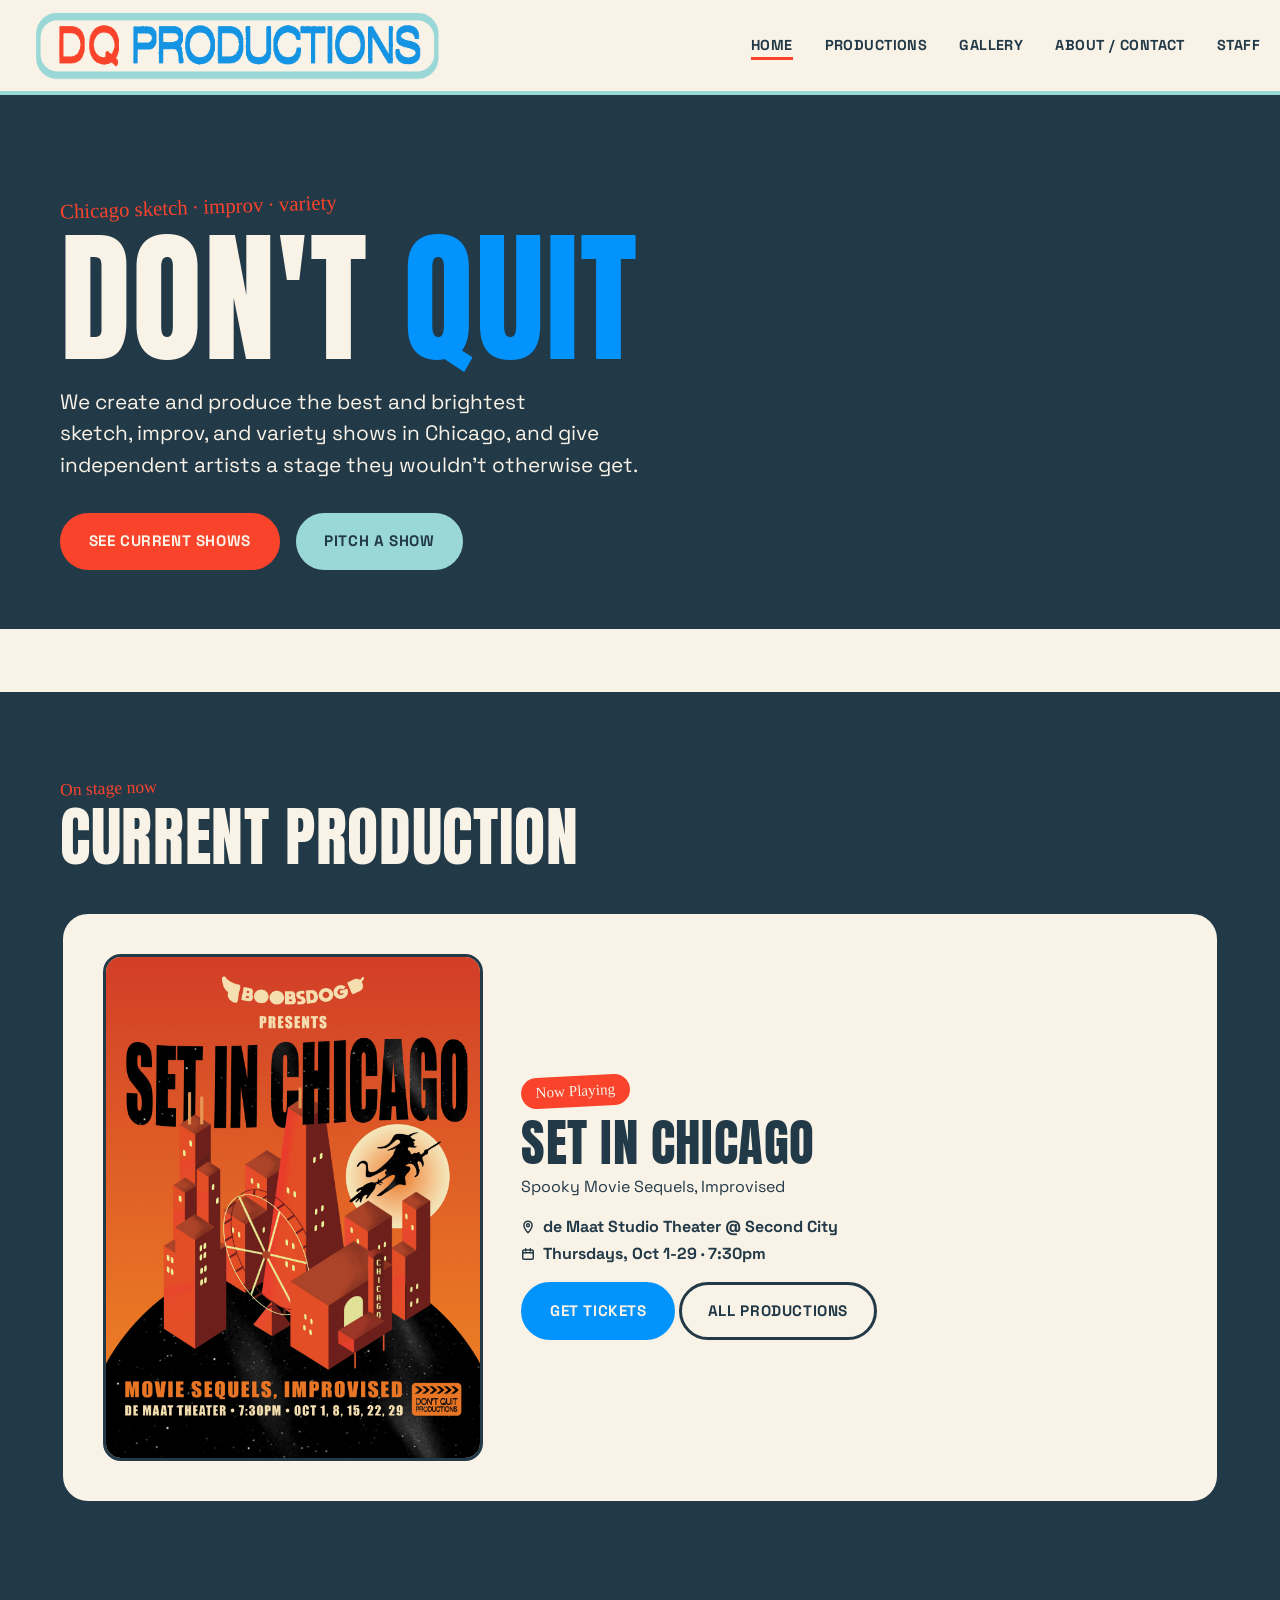
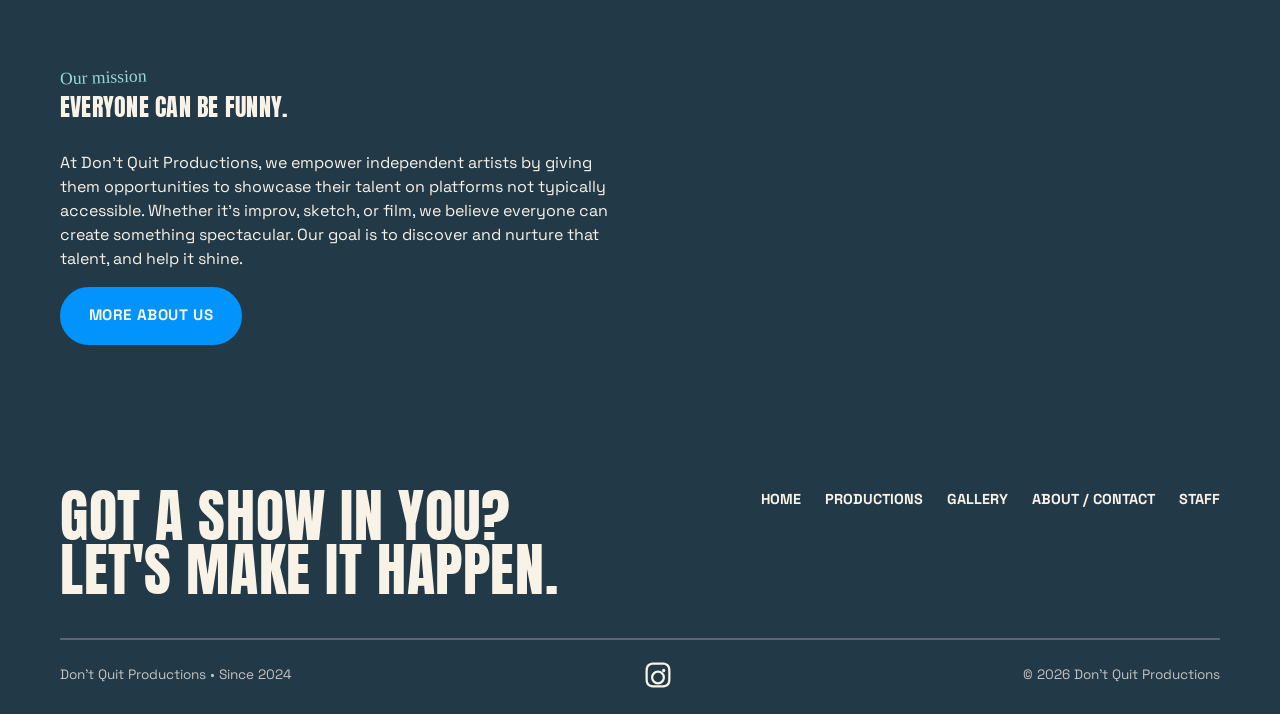
==== index.html @ 83c57d06 "Add mission stat tiles (CMS-editable) with real DQP track record" ====
<!doctype html>
<html lang="en">
<head>
<meta charset="UTF-8">
<meta name="viewport" content="width=device-width, initial-scale=1.0">
<title>Don't Quit Productions | Chicago Sketch, Improv &amp; Variety</title>
<meta name="description" content="Don't Quit Productions creates and produces sketch, improv, and variety shows in Chicago, giving independent artists a stage they wouldn't otherwise get.">
<link rel="icon" href="/assets/img/dqp-mark.png">
<link rel="preconnect" href="https://fonts.googleapis.com">
<link rel="preconnect" href="https://fonts.gstatic.com" crossorigin>
<link href="https://fonts.googleapis.com/css2?family=Anton&family=Space+Grotesk:wght@400;500;700&family=Permanent+Marker&display=swap" rel="stylesheet">
<link rel="stylesheet" href="/css/style.css">
</head>
<body>

<header class="site-header">
  <div class="wrap nav">
    <a href="/" class="nav__logo"><img src="/assets/img/dqp-lockup-horizontal-cropped.png" alt="Don't Quit Productions"></a>
    <button class="nav__toggle" aria-label="Toggle menu"><span></span><span></span><span></span></button>
    <ul class="nav__links">
      <li><a href="/" class="is-active">Home</a></li>
      <li><a href="/productions.html">Productions</a></li>
      <li><a href="/gallery.html">Gallery</a></li>
      <li><a href="/about.html">About / Contact</a></li>
      <li><a href="/staff.html">Staff</a></li>
    </ul>
  </div>
</header>

<section class="hero">
  <div class="wrap">
    <span class="hero__eyebrow" id="hero-eyebrow">Chicago sketch · improv · variety</span>
    <h1 id="hero-title">Don't <span>Quit</span></h1>
    <p class="hero__sub" id="hero-sub">
      We create and produce the best and brightest sketch, improv, and variety shows in Chicago,
      and give independent artists a stage they wouldn't otherwise get.
    </p>
    <div class="hero__ctas">
      <a href="/productions.html" class="btn btn-red">See Current Shows</a>
      <a href="/about.html" class="btn btn-mint">Pitch a Show</a>
    </div>
  </div>
</section>

<div class="marquee">
  <div class="marquee__track" id="marquee-track">Loading shows <span>&bull;</span></div>
</div>

<section>
  <div class="wrap">
    <div class="section-head">
      <div>
        <span class="eyebrow">On stage now</span>
        <h2>Current Production</h2>
      </div>
    </div>
    <div class="spotlight" id="spotlight">
      <div class="spotlight__poster"></div>
      <div><p>Loading current show…</p></div>
    </div>
  </div>
</section>

<section class="section--navy">
  <div class="wrap mission">
    <div>
      <span class="eyebrow" id="mission-eyebrow">Our mission</span>
      <h2 id="mission-title">Everyone can be funny.</h2>
      <p class="mt-2" id="mission-body">
        At Don't Quit Productions, we empower independent artists by giving them opportunities to
        showcase their talent on platforms not typically accessible.
      </p>
      <a href="/about.html" class="btn btn-blue">More About Us</a>
    </div>
    <div class="mission__stats" id="mission-stats"></div>
  </div>
</section>

<footer class="site-footer">
  <div class="wrap">
    <div class="footer-top">
      <h2>Got a show in you? Let's make it happen.</h2>
      <ul class="footer-links">
        <li><a href="/">Home</a></li>
        <li><a href="/productions.html">Productions</a></li>
        <li><a href="/gallery.html">Gallery</a></li>
        <li><a href="/about.html">About / Contact</a></li>
        <li><a href="/staff.html">Staff</a></li>
      </ul>
    </div>
    <div class="footer-bottom">
      <span>Don't Quit Productions • Since 2024</span>
      <div class="footer-links" id="social-links"></div>
      <span>&copy; <span id="footer-year"></span> Don't Quit Productions</span>
    </div>
  </div>
</footer>

<script src="/js/main.js"></script>
<script src="/js/home.js"></script>
<script src="https://identity.netlify.com/v1/netlify-identity-widget.js"></script>
<script>
  if (window.netlifyIdentity) {
    window.netlifyIdentity.on("init", user => {
      if (!user) {
        window.netlifyIdentity.on("login", () => { document.location.href = "/admin/"; });
      }
    });
  }
</script>
</body>
</html>
---- css/style.css ----
/* ===========================================================
   Don't Quit Productions: design tokens
=========================================================== */
@font-face {
  font-family: 'Offset';
  src: url('/assets/fonts/OffsetTM.woff2') format('woff2'),
       url('/assets/fonts/OffsetTM.woff') format('woff');
  font-weight: 400;
  font-style: normal;
  font-display: swap;
}

:root {
  --cream: #f9f2e6;
  --red: #f9432b;
  --blue: #0393fd;
  --mint: #9ad8d8;
  --skyblue: #9bcbe4;
  --navy: #223948;

  --font-display: 'Anton', sans-serif;
  --font-body: 'Space Grotesk', sans-serif;
  --font-marker: 'Permanent Marker', cursive;

  --container: 1240px;
  --gap: clamp(1.25rem, 3vw, 2.5rem);
}

* { box-sizing: border-box; }
html { scroll-behavior: smooth; }

body {
  margin: 0;
  background: var(--navy);
  color: var(--cream);
  font-family: var(--font-body);
  font-size: 1rem;
  line-height: 1.5;
  -webkit-font-smoothing: antialiased;
}

img { max-width: 100%; display: block; }

a { color: inherit; text-decoration: none; }

.wrap {
  max-width: var(--container);
  margin: 0 auto;
  padding: 0 clamp(1.25rem, 4vw, 2.5rem);
}

h1, h2, h3 {
  font-family: var(--font-display);
  font-weight: 400;
  line-height: 0.95;
  margin: 0;
  text-transform: uppercase;
  letter-spacing: 0.01em;
}

p { margin: 0 0 1rem; }

.tag {
  font-family: var(--font-marker);
  display: inline-block;
  transform: rotate(-3deg);
}

/* ---------- buttons ---------- */
.btn {
  display: inline-flex;
  align-items: center;
  gap: 0.5rem;
  font-family: var(--font-body);
  font-weight: 700;
  font-size: 0.95rem;
  text-transform: uppercase;
  letter-spacing: 0.04em;
  padding: 0.9rem 1.6rem;
  border-radius: 999px;
  border: 3px solid var(--navy);
  background: var(--navy);
  color: var(--cream);
  cursor: pointer;
  transition: transform 0.15s ease, background 0.15s ease, color 0.15s ease;
}
.btn:hover { transform: translate(-2px, -2px); }
.btn:active { transform: translate(0, 0); }

.btn-outline {
  background: transparent;
  color: var(--navy);
}
.btn-red { background: var(--red); border-color: var(--red); color: var(--cream); }
.btn-blue { background: var(--blue); border-color: var(--blue); color: var(--cream); }
.btn-mint { background: var(--mint); border-color: var(--mint); color: var(--navy); }

/* ===========================================================
   Nav
=========================================================== */
.site-header {
  position: sticky;
  top: 0;
  z-index: 50;
  background: var(--cream);
  color: var(--navy);
  border-bottom: 4px solid var(--mint);
}
.nav {
  display: flex;
  align-items: center;
  justify-content: space-between;
  padding: 0.6rem 0;
}
.nav__logo img { height: 72px; width: auto; }
@media (max-width: 500px) {
  .nav__logo img { height: 56px; }
}
.nav__links {
  display: flex;
  align-items: center;
  gap: clamp(1rem, 2.5vw, 2.25rem);
  list-style: none;
  margin: 0;
  padding: 0;
  font-weight: 700;
  text-transform: uppercase;
  font-size: 0.9rem;
  letter-spacing: 0.03em;
}
.nav__links a {
  position: relative;
  padding: 0.25rem 0;
}
.nav__links a::after {
  content: "";
  position: absolute;
  left: 0; right: 100%;
  bottom: -2px;
  height: 3px;
  background: var(--red);
  transition: right 0.2s ease;
}
.nav__links a:hover::after,
.nav__links a.is-active::after { right: 0; }

.nav__toggle {
  display: none;
  background: none;
  border: none;
  cursor: pointer;
  padding: 0.4rem;
}
.nav__toggle span {
  display: block;
  width: 26px;
  height: 3px;
  background: var(--navy);
  margin: 5px 0;
}

@media (max-width: 760px) {
  .nav__toggle { display: block; }
  .nav__links {
    position: absolute;
    top: 100%;
    left: 0;
    right: 0;
    background: var(--cream);
    border-bottom: 3px solid var(--navy);
    flex-direction: column;
    align-items: flex-start;
    padding: 1rem 1.25rem 1.5rem;
    gap: 1rem;
    display: none;
  }
  .nav__links.is-open { display: flex; }
}

/* ===========================================================
   Hero
=========================================================== */
.hero {
  position: relative;
  padding: clamp(3rem, 8vw, 6rem) 0 clamp(2rem, 5vw, 3.5rem);
  overflow: hidden;
}
.hero__eyebrow {
  font-family: var(--font-marker);
  color: var(--red);
  font-size: clamp(1rem, 2vw, 1.3rem);
  transform: rotate(-2deg);
  display: inline-block;
  margin-bottom: 0.5rem;
}
.hero h1 {
  font-size: clamp(3.2rem, 12vw, 9rem);
  color: var(--cream);
}
.hero h1 span { color: var(--blue); }
.hero__sub {
  max-width: 640px;
  font-size: clamp(1.05rem, 2vw, 1.3rem);
  margin-top: 1.25rem;
  margin-bottom: 2rem;
  text-wrap: balance;
}
.hero__ctas { display: flex; gap: 1rem; flex-wrap: wrap; }

/* marquee ticker */
.marquee {
  border-top: 3px solid var(--navy);
  border-bottom: 3px solid var(--navy);
  background: var(--cream);
  color: var(--navy);
  overflow: hidden;
  white-space: nowrap;
  padding: 0.9rem 0;
}
.marquee__track {
  display: inline-block;
  padding-left: 100%;
  animation: marquee 45s linear infinite;
  font-family: var(--font-display);
  text-transform: uppercase;
  font-size: clamp(1rem, 2vw, 1.4rem);
  letter-spacing: 0.04em;
}
.marquee__track span { color: var(--red); margin: 0 0.75em; }
@keyframes marquee {
  0% { transform: translateX(0); }
  100% { transform: translateX(-100%); }
}
@media (prefers-reduced-motion: reduce) {
  .marquee__track { animation: none; }
}

/* ===========================================================
   Section basics
=========================================================== */
section { padding: clamp(3rem, 7vw, 5rem) 0; }

.section-head {
  display: flex;
  align-items: flex-end;
  justify-content: space-between;
  gap: 1.5rem;
  margin-bottom: clamp(1.75rem, 4vw, 2.75rem);
  flex-wrap: wrap;
}
.section-head h2 {
  font-size: clamp(2.2rem, 6vw, 4rem);
}
.eyebrow {
  font-family: var(--font-marker);
  color: var(--red);
  font-size: 1.1rem;
  transform: rotate(-2deg);
  display: inline-block;
  margin-bottom: 0.35rem;
}

.section--navy { background: var(--navy); color: var(--cream); }
.section--navy h2 { color: var(--cream); }
.section--navy .eyebrow { color: var(--mint); }

/* ===========================================================
   Featured show / spotlight
=========================================================== */
.spotlight {
  display: grid;
  grid-template-columns: minmax(240px, 380px) 1fr;
  gap: var(--gap);
  align-items: center;
  background: var(--cream);
  color: var(--navy);
  border: 3px solid var(--navy);
  border-radius: 28px;
  padding: clamp(1.5rem, 4vw, 2.5rem);
  box-shadow: 10px 10px 0 var(--navy);
}
.spotlight__poster {
  border-radius: 18px;
  overflow: hidden;
  border: 3px solid var(--navy);
  aspect-ratio: 3 / 4;
  background: var(--skyblue);
}
.spotlight__poster img { width: 100%; height: 100%; object-fit: cover; }
.spotlight__status {
  font-family: var(--font-marker);
  background: var(--red);
  color: var(--cream);
  display: inline-block;
  padding: 0.25rem 0.9rem;
  border-radius: 999px;
  transform: rotate(-3deg);
  margin-bottom: 0.75rem;
  font-size: 0.95rem;
}
.spotlight__title { font-size: clamp(2rem, 5vw, 3.2rem); margin-bottom: 0.5rem; }
.spotlight__meta { font-weight: 700; margin-bottom: 1rem; }
.spotlight__meta div { display: flex; align-items: center; gap: 0.5rem; margin-bottom: 0.2rem; }

@media (max-width: 700px) {
  .spotlight { grid-template-columns: 1fr; }
}

/* ===========================================================
   Show grid (Productions page)
=========================================================== */
.year-tabs {
  display: flex;
  gap: 0.6rem;
  flex-wrap: wrap;
  margin-bottom: clamp(1.75rem, 4vw, 2.5rem);
}
.filter-tab {
  font-family: var(--font-body);
  font-weight: 700;
  text-transform: uppercase;
  letter-spacing: 0.03em;
  padding: 0.6rem 1.3rem;
  border-radius: 999px;
  border: 3px solid var(--skyblue);
  background: transparent;
  color: var(--skyblue);
  cursor: pointer;
  font-size: 0.9rem;
}
.filter-tab.is-active { background: var(--blue); border-color: var(--blue); color: var(--cream); opacity: 1; }

.show-grid {
  display: grid;
  grid-template-columns: repeat(auto-fill, minmax(260px, 1fr));
  gap: var(--gap);
}
.show-card {
  background: var(--cream);
  color: var(--navy);
  border: 3px solid var(--navy);
  border-radius: 22px;
  overflow: hidden;
  transition: transform 0.15s ease, box-shadow 0.15s ease;
  box-shadow: 6px 6px 0 var(--navy);
}
.show-card:hover { transform: translate(-3px, -3px); box-shadow: 9px 9px 0 var(--navy); }
.show-card__poster { aspect-ratio: 3/4; background: var(--skyblue); }
.show-card__poster img { width: 100%; height: 100%; object-fit: cover; }
.show-card__body { padding: 1.1rem 1.25rem 1.4rem; }
.show-card__title { font-family: var(--font-display); font-size: 1.4rem; text-transform: uppercase; margin-bottom: 0.3rem; }
.show-card__tagline { font-size: 0.92rem; margin-bottom: 0.6rem; opacity: 0.85; }
.show-card__meta { font-size: 0.85rem; font-weight: 700; margin-bottom: 0.85rem; }
.show-card__meta div { display: flex; align-items: center; gap: 0.4rem; margin-bottom: 0.15rem; }
.meta-icon { width: 14px; height: 14px; flex-shrink: 0; }
.show-card__footer { display: flex; align-items: center; justify-content: space-between; gap: 0.5rem; }
.badge {
  font-family: var(--font-marker);
  font-size: 0.85rem;
  padding: 0.15rem 0.7rem;
  border-radius: 999px;
  transform: rotate(-3deg);
}
.badge--live { background: var(--red); color: var(--cream); }
.badge--past { background: var(--mint); color: var(--navy); }
.badge--soon { background: var(--blue); color: var(--cream); }

.empty-state {
  border: 3px dashed var(--cream);
  border-radius: 22px;
  padding: 3rem 1.5rem;
  text-align: center;
  font-weight: 700;
}

/* ===========================================================
   Mission / About blocks
=========================================================== */
.mission {
  display: grid;
  grid-template-columns: 1fr 1fr;
  gap: var(--gap);
  align-items: center;
}
.mission .mt-2 { white-space: pre-line; }
.mission__stats {
  display: flex;
  flex-direction: column;
  gap: clamp(1.25rem, 3vw, 1.75rem);
}
.stat-tile__value {
  font-family: var(--font-display);
  font-size: clamp(2.6rem, 6vw, 4rem);
  color: var(--red);
  line-height: 0.9;
}
.stat-tile__label {
  font-size: 1rem;
  margin-top: 0.25rem;
}
@media (max-width: 760px) {
  .mission { grid-template-columns: 1fr; }
}

.pitch-box {
  background: var(--mint);
  color: var(--navy);
  border: 3px solid var(--navy);
  border-radius: 24px;
  padding: clamp(1.75rem, 4vw, 2.5rem);
  text-align: center;
  box-shadow: 8px 8px 0 var(--navy);
}
.pitch-box .eyebrow { color: var(--navy); }
.pitch-box--support { background: var(--skyblue); }
.pitch-box--support .btn { border-color: var(--navy); }
.pitch-box h3 { font-size: clamp(1.8rem, 4vw, 2.6rem); margin-bottom: 0.75rem; }

/* ---------- contact form ---------- */
.contact-form {
  max-width: 560px;
  margin: 2rem auto 0;
  text-align: left;
  display: grid;
  gap: 1.1rem;
}
.contact-form .field-row {
  display: grid;
  grid-template-columns: 1fr 1fr;
  gap: 1.1rem;
}
@media (max-width: 560px) {
  .contact-form .field-row { grid-template-columns: 1fr; }
}
.contact-form label {
  display: block;
  font-weight: 700;
  text-transform: uppercase;
  font-size: 0.8rem;
  letter-spacing: 0.04em;
  margin-bottom: 0.4rem;
  color: var(--navy);
}
.contact-form input,
.contact-form select,
.contact-form textarea {
  width: 100%;
  font-family: var(--font-body);
  font-size: 1rem;
  padding: 0.75rem 0.9rem;
  border-radius: 12px;
  border: 3px solid var(--navy);
  background: var(--cream);
  color: var(--navy);
}
.contact-form input:focus,
.contact-form select:focus,
.contact-form textarea:focus {
  outline: 3px solid var(--blue);
  outline-offset: 2px;
}
.contact-form textarea { resize: vertical; min-height: 120px; }
.contact-form .btn { justify-self: start; }
.visually-hidden {
  position: absolute;
  width: 1px; height: 1px;
  margin: -1px; padding: 0; border: 0;
  clip: rect(0 0 0 0);
  overflow: hidden;
  white-space: nowrap;
}
.form-note { font-size: 0.85rem; opacity: 0.8; margin-top: 1rem; }
.form-note a { text-decoration: underline; }

/* ===========================================================
   Founders (small, founder-run team — feature layout, not a directory grid)
=========================================================== */
.founders {
  display: flex;
  flex-direction: column;
  gap: var(--gap);
}
.founder {
  display: grid;
  grid-template-columns: minmax(200px, 280px) 1fr;
  gap: clamp(1.5rem, 4vw, 2.5rem);
  align-items: start;
  background: var(--cream);
  color: var(--navy);
  border: 3px solid var(--navy);
  border-radius: 28px;
  padding: clamp(1.5rem, 4vw, 2.5rem);
  box-shadow: 8px 8px 0 var(--navy);
}
.founder__photo {
  aspect-ratio: 1;
  border-radius: 20px;
  overflow: hidden;
  border: 3px solid var(--navy);
  background: var(--skyblue);
}
.founder__photo img { width: 100%; height: 100%; object-fit: cover; }
.founder__name { font-family: var(--font-display); font-size: clamp(1.6rem, 3vw, 2.2rem); text-transform: uppercase; margin-bottom: 0.3rem; }
.founder__role {
  font-family: var(--font-marker);
  color: var(--red);
  display: inline-block;
  transform: rotate(-2deg);
  margin-bottom: 1rem;
}
.founder__bio {
  font-size: 1rem;
  line-height: 1.65;
  white-space: pre-line;
}
@media (max-width: 640px) {
  .founder { grid-template-columns: 1fr; }
  .founder__photo { max-width: 200px; }
}

/* ===========================================================
   Photo gallery
=========================================================== */
.gallery-grid {
  display: grid;
  grid-template-columns: repeat(auto-fill, minmax(240px, 1fr));
  gap: var(--gap);
}
.gallery-item {
  background: var(--cream);
  border: 3px solid var(--navy);
  border-radius: 22px;
  overflow: hidden;
  box-shadow: 6px 6px 0 var(--navy);
  transition: transform 0.15s ease, box-shadow 0.15s ease;
}
.gallery-item:hover { transform: translate(-3px, -3px); box-shadow: 9px 9px 0 var(--navy); }
.gallery-item__photo { aspect-ratio: 4 / 3; background: var(--skyblue); }
.gallery-item__photo img { width: 100%; height: 100%; object-fit: cover; }
.gallery-item__caption {
  padding: 0.85rem 1.1rem;
  font-size: 0.85rem;
  font-weight: 700;
  color: var(--navy);
}

.instagram-embed-frame {
  background: var(--cream);
  border: 3px solid var(--navy);
  border-radius: 22px;
  box-shadow: 8px 8px 0 var(--navy);
  padding: clamp(1rem, 3vw, 1.5rem);
}

/* ===========================================================
   Footer
=========================================================== */
.site-footer {
  background: var(--navy);
  color: var(--cream);
  padding: clamp(2.5rem, 6vw, 4rem) 0 1.5rem;
}
.footer-top {
  display: flex;
  justify-content: space-between;
  align-items: flex-start;
  gap: var(--gap);
  flex-wrap: wrap;
  margin-bottom: 2.5rem;
}
.footer-top h2 {
  font-size: clamp(2.2rem, 6vw, 3.6rem);
  max-width: 560px;
}
.footer-links {
  list-style: none;
  padding: 0;
  margin: 0;
  display: flex;
  gap: 1.5rem;
  flex-wrap: wrap;
  font-weight: 700;
  text-transform: uppercase;
  font-size: 0.9rem;
}
#social-links {
  align-items: center;
  gap: 1rem;
}
.social-icon {
  width: 30px;
  height: 30px;
  display: block;
  opacity: 1;
  transition: opacity 0.15s ease;
}
#social-links a:hover .social-icon { opacity: 0.7; }
.footer-bottom {
  border-top: 2px solid rgba(249,242,230,0.25);
  padding-top: 1.25rem;
  display: flex;
  justify-content: space-between;
  align-items: center;
  gap: 1rem;
  flex-wrap: wrap;
  font-size: 0.85rem;
}
.footer-bottom > span { opacity: 0.75; }

/* ===========================================================
   Page headers (Productions / About / Staff)
=========================================================== */
.page-hero {
  padding: clamp(2.5rem, 6vw, 4rem) 0 clamp(1.5rem, 4vw, 2rem);
}
.page-hero h1 { font-size: clamp(2.8rem, 9vw, 6rem); }
.page-hero p { max-width: 620px; font-size: clamp(1rem, 2vw, 1.2rem); margin-top: 1rem; text-wrap: balance; }

/* utility */
.text-center { text-align: center; }
.mt-2 { margin-top: 2rem; }
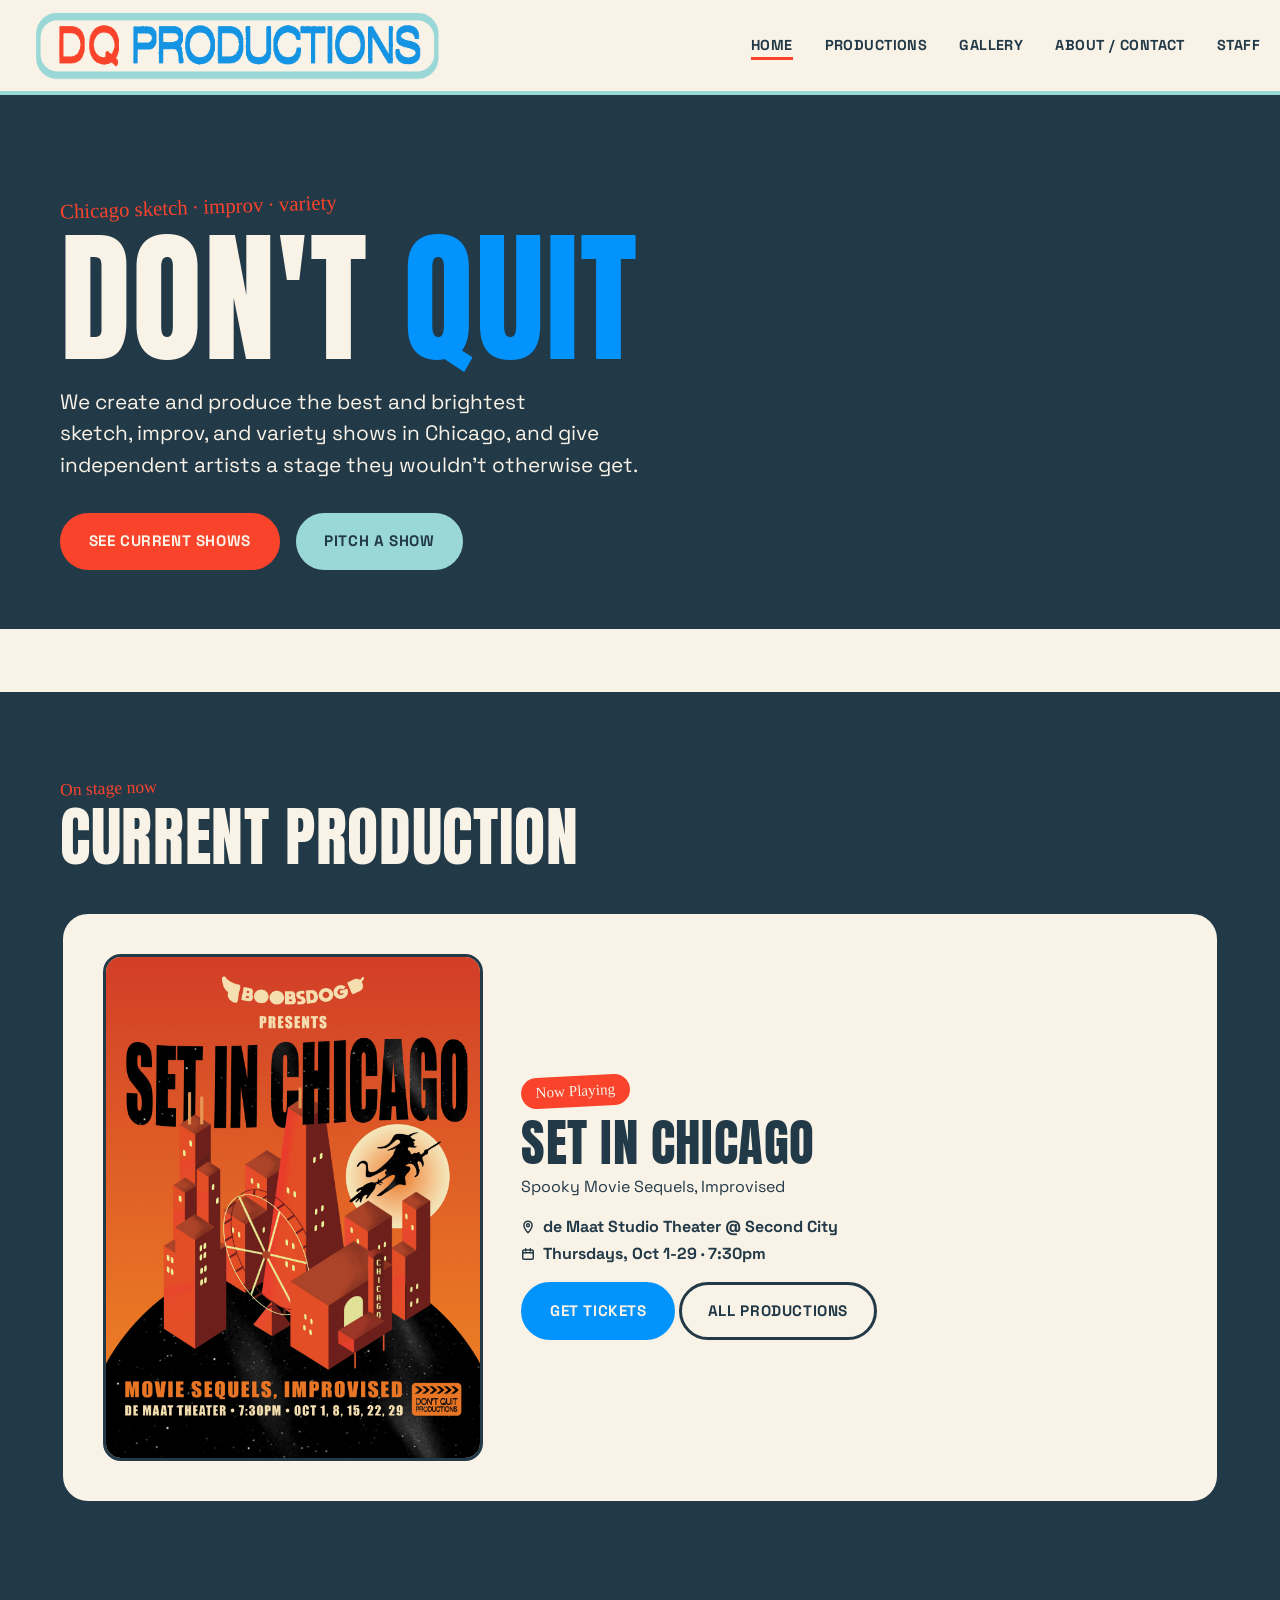
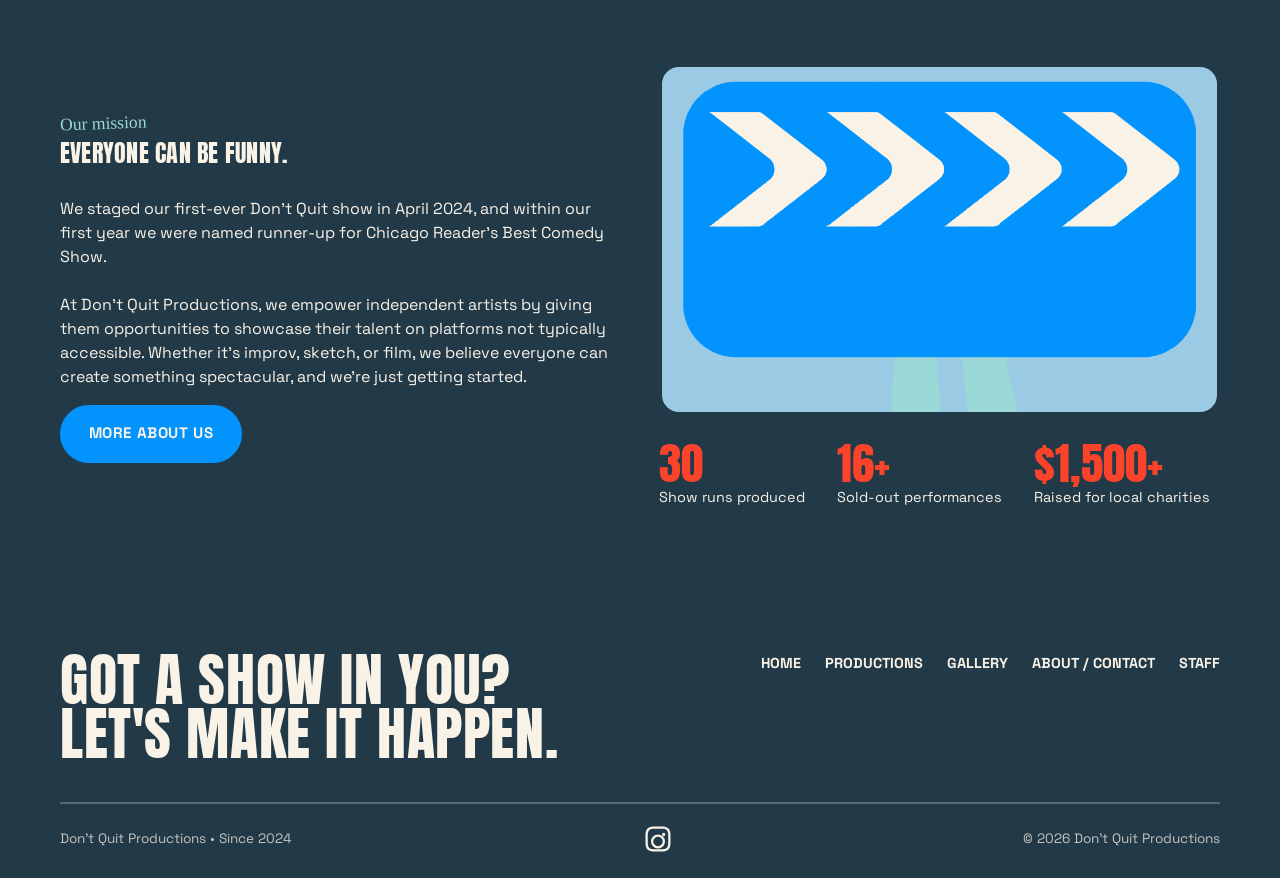
==== commit f26e3f9b: "Fill mission section spacing: horizontal stat tiles + CMS-editable photo slot" ====
--- a/index.html
+++ b/index.html
@@ -72,7 +72,10 @@
       </p>
       <a href="/about.html" class="btn btn-blue">More About Us</a>
     </div>
-    <div class="mission__stats" id="mission-stats"></div>
+    <div>
+      <div class="mission__media"><img id="mission-photo" src="" alt="Don't Quit Productions"></div>
+      <div class="mission__stats" id="mission-stats"></div>
+    </div>
   </div>
 </section>
 
--- a/css/style.css
+++ b/css/style.css
@@ -383,19 +383,28 @@
   align-items: center;
 }
 .mission .mt-2 { white-space: pre-line; }
+.mission__media {
+  border-radius: 20px;
+  overflow: hidden;
+  border: 3px solid var(--navy);
+  aspect-ratio: 16 / 10;
+  background: var(--skyblue);
+  margin-bottom: clamp(1.25rem, 3vw, 1.75rem);
+}
+.mission__media img { width: 100%; height: 100%; object-fit: cover; }
 .mission__stats {
   display: flex;
-  flex-direction: column;
-  gap: clamp(1.25rem, 3vw, 1.75rem);
+  flex-wrap: wrap;
+  gap: clamp(1.25rem, 4vw, 2rem);
 }
 .stat-tile__value {
   font-family: var(--font-display);
-  font-size: clamp(2.6rem, 6vw, 4rem);
+  font-size: clamp(2rem, 4vw, 2.8rem);
   color: var(--red);
   line-height: 0.9;
 }
 .stat-tile__label {
-  font-size: 1rem;
+  font-size: 0.9rem;
   margin-top: 0.25rem;
 }
 @media (max-width: 760px) {
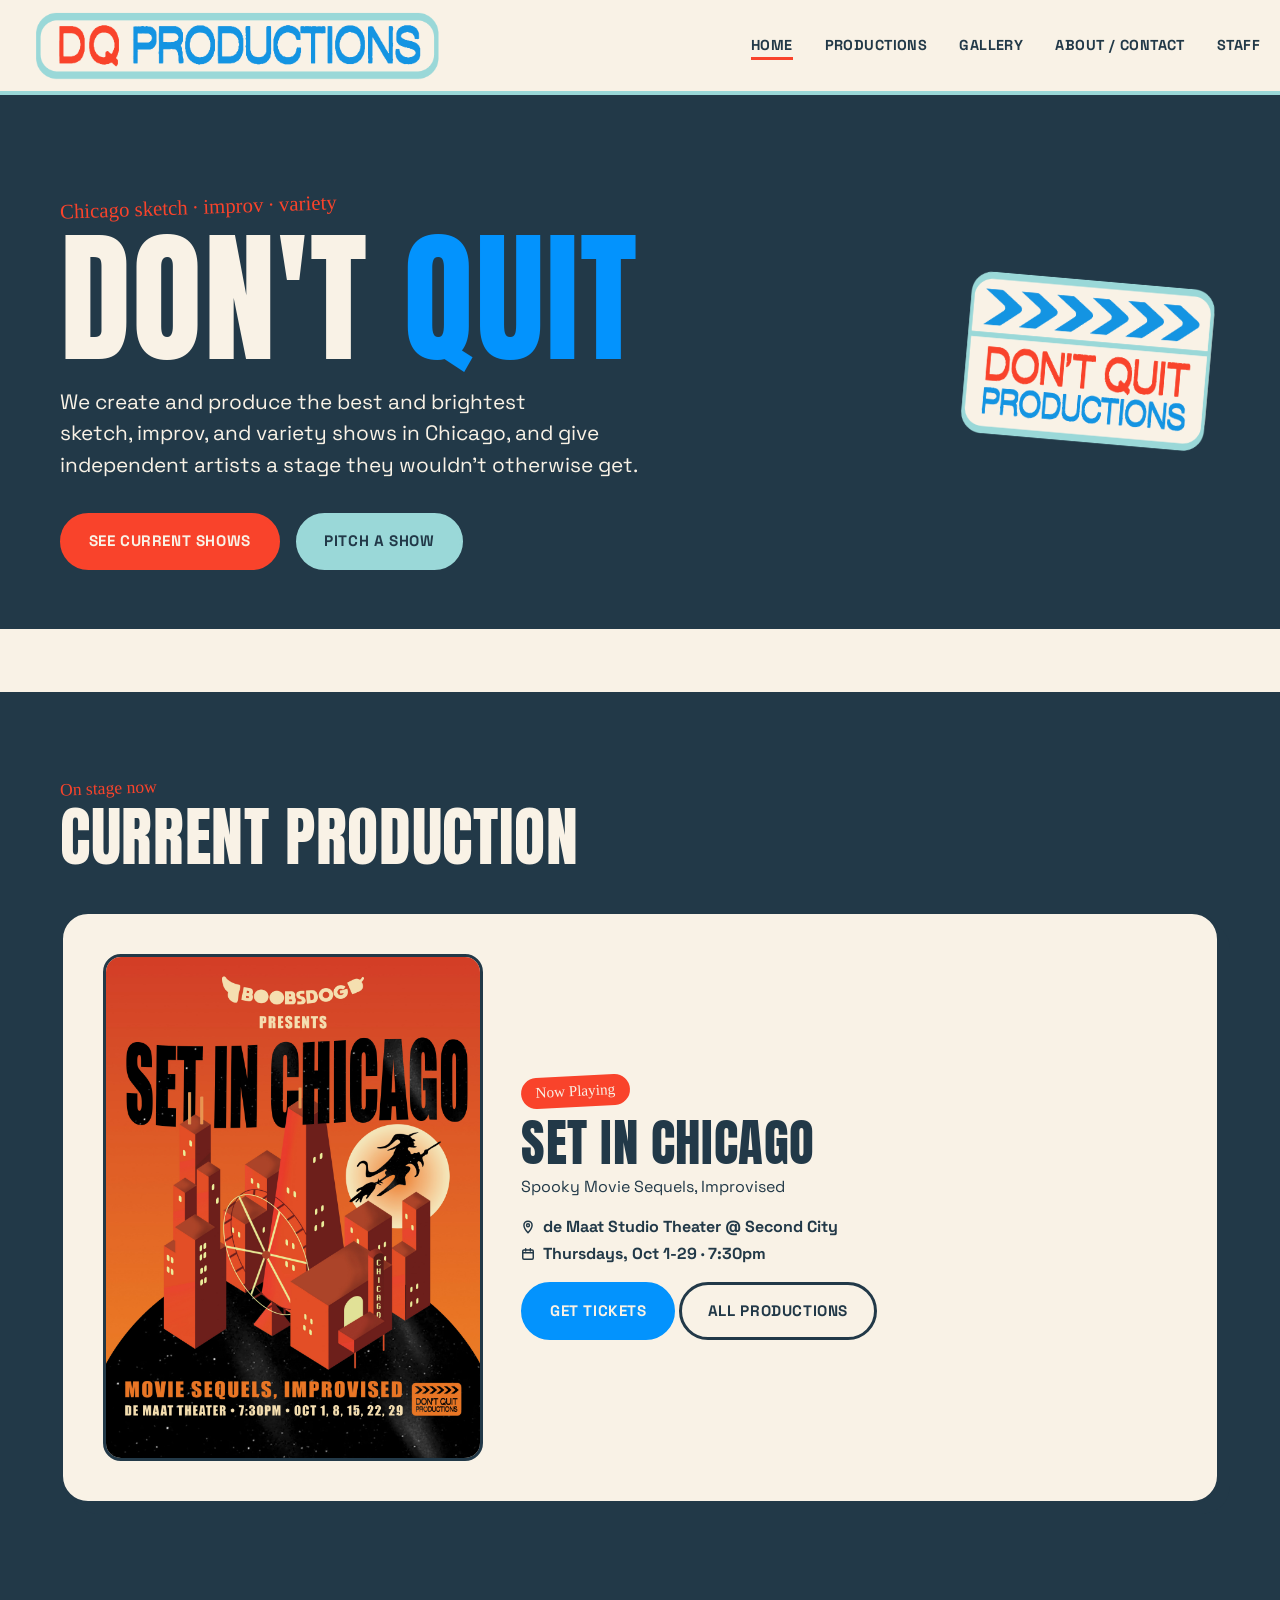
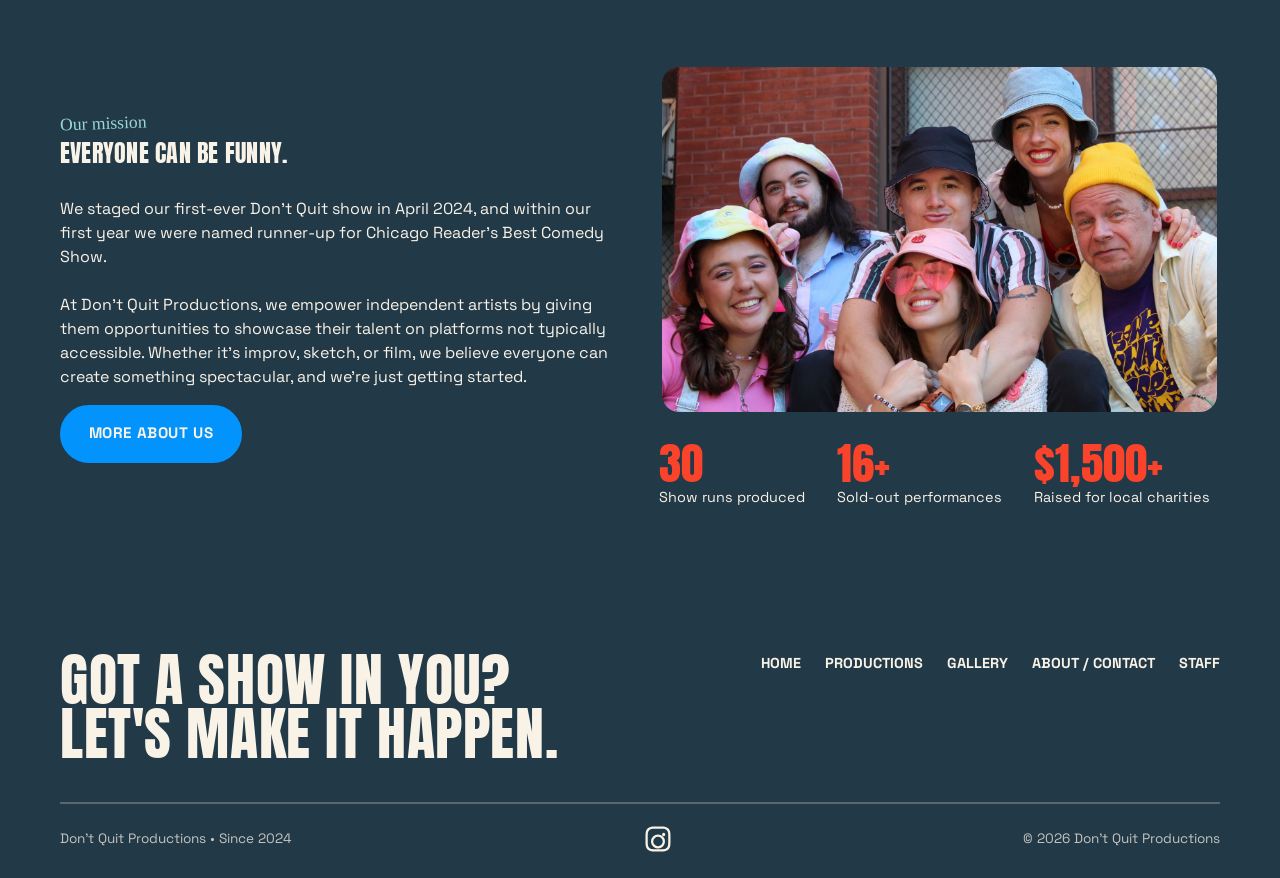
==== commit 15f8a58b: "Fill empty hero space on wide screens with the full clapperboard logo badge" ====
--- a/index.html
+++ b/index.html
@@ -28,6 +28,7 @@
 </header>
 
 <section class="hero">
+  <img class="hero__badge" src="/assets/img/dqp-lockup-full-cropped.png" alt="Don't Quit Productions">
   <div class="wrap">
     <span class="hero__eyebrow" id="hero-eyebrow">Chicago sketch · improv · variety</span>
     <h1 id="hero-title">Don't <span>Quit</span></h1>
--- a/css/style.css
+++ b/css/style.css
@@ -206,6 +206,16 @@
   text-wrap: balance;
 }
 .hero__ctas { display: flex; gap: 1rem; flex-wrap: wrap; }
+.hero__badge {
+  position: absolute;
+  right: clamp(1rem, 5vw, 5rem);
+  top: 50%;
+  transform: translateY(-50%) rotate(5deg);
+  width: clamp(200px, 20vw, 320px);
+}
+@media (max-width: 1150px) {
+  .hero__badge { display: none; }
+}
 
 /* marquee ticker */
 .marquee {
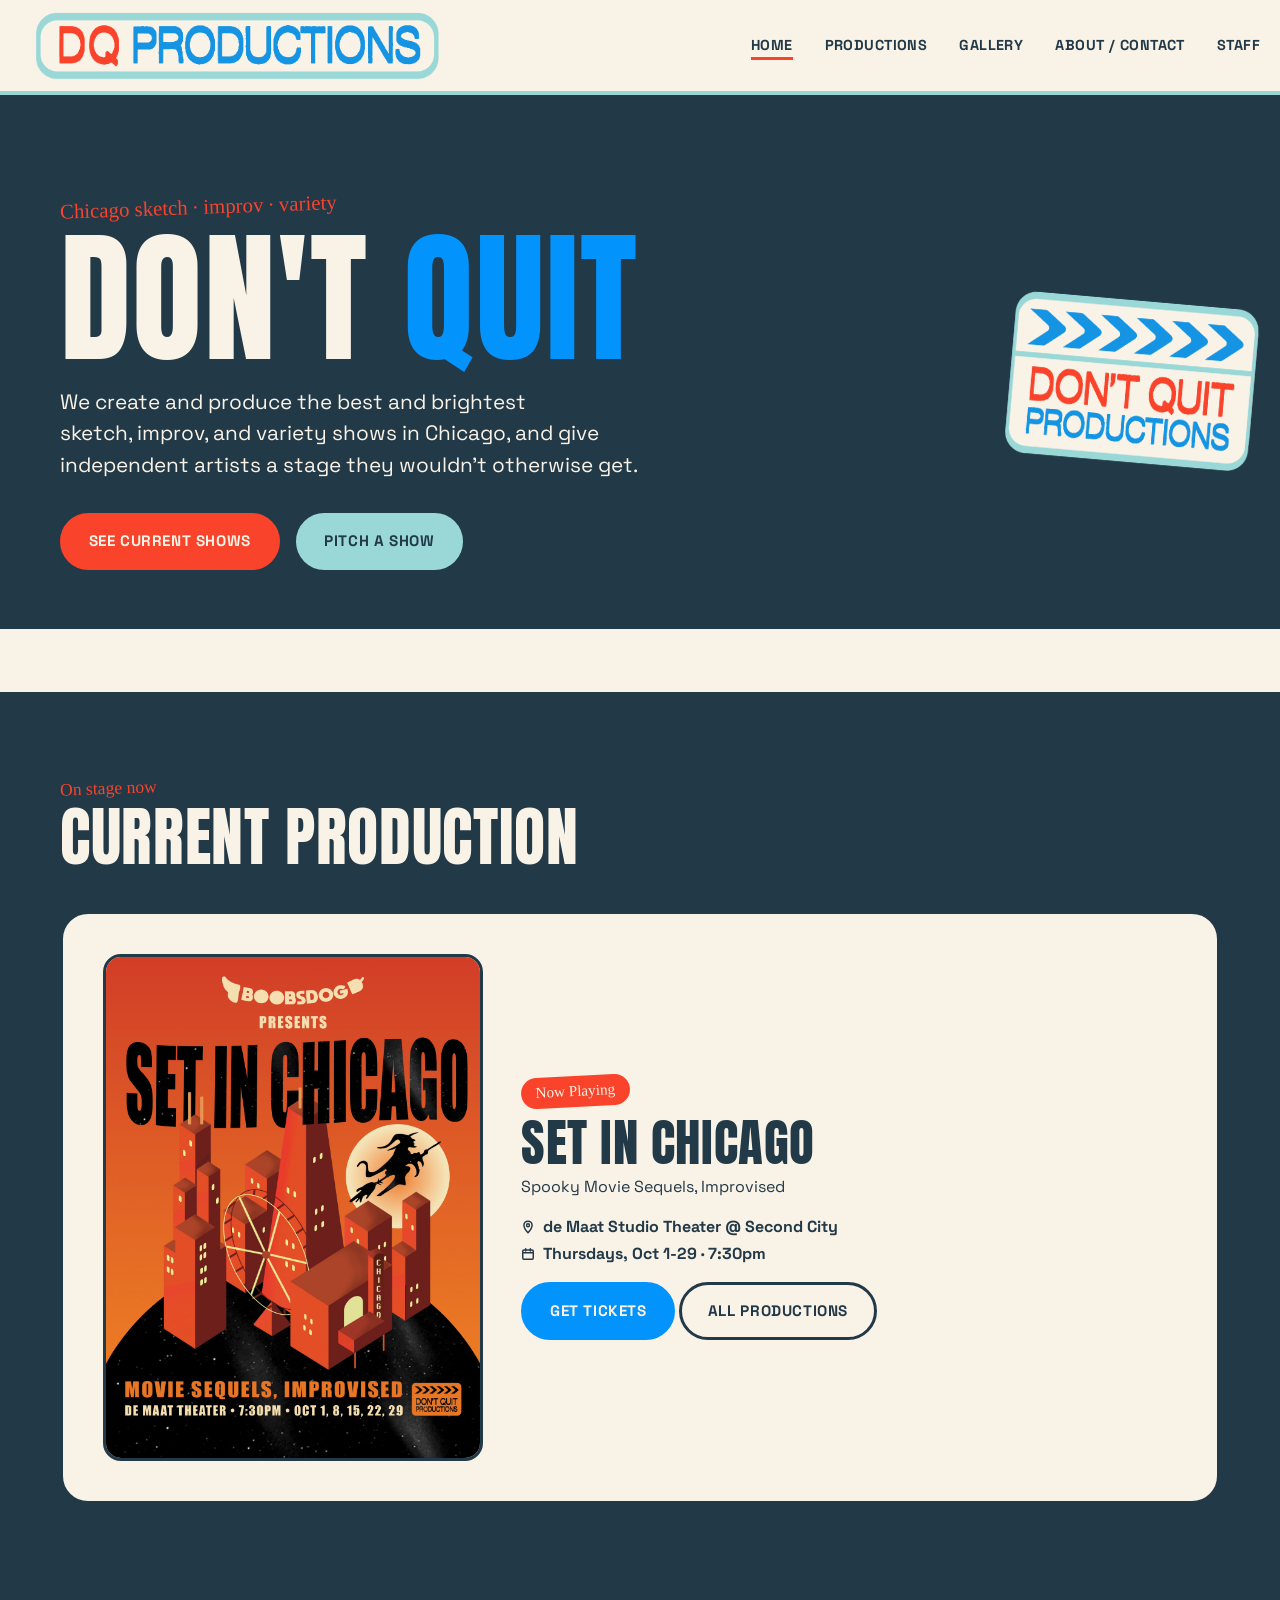
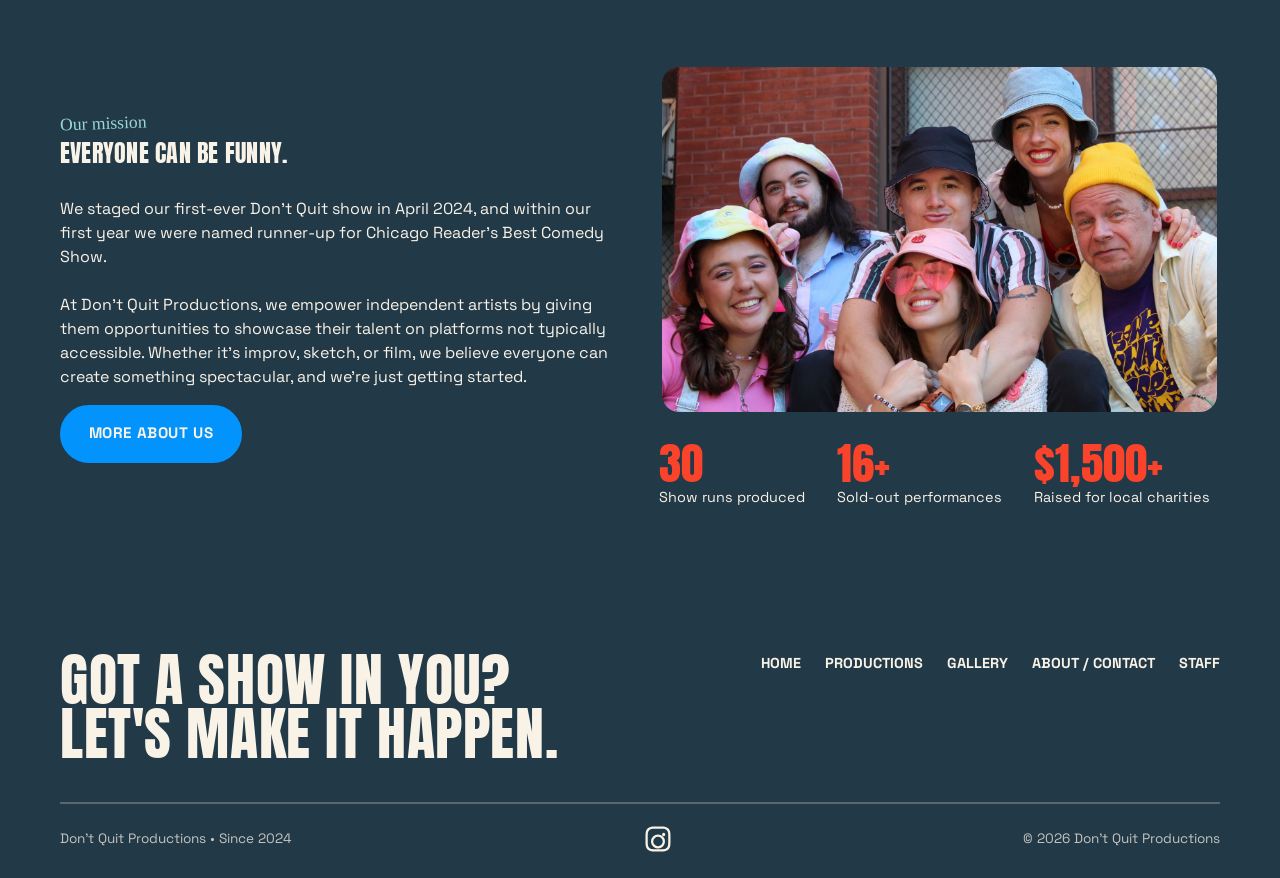
==== commit 5b3c9413: "Anchor hero badge to the content column instead of the browser edge" ====
--- a/index.html
+++ b/index.html
@@ -28,8 +28,8 @@
 </header>
 
 <section class="hero">
-  <img class="hero__badge" src="/assets/img/dqp-lockup-full-cropped.png" alt="Don't Quit Productions">
   <div class="wrap">
+    <img class="hero__badge" src="/assets/img/dqp-lockup-full-cropped.png" alt="Don't Quit Productions">
     <span class="hero__eyebrow" id="hero-eyebrow">Chicago sketch · improv · variety</span>
     <h1 id="hero-title">Don't <span>Quit</span></h1>
     <p class="hero__sub" id="hero-sub">
--- a/css/style.css
+++ b/css/style.css
@@ -185,6 +185,7 @@
   padding: clamp(3rem, 8vw, 6rem) 0 clamp(2rem, 5vw, 3.5rem);
   overflow: hidden;
 }
+.hero > .wrap { position: relative; }
 .hero__eyebrow {
   font-family: var(--font-marker);
   color: var(--red);
@@ -208,7 +209,7 @@
 .hero__ctas { display: flex; gap: 1rem; flex-wrap: wrap; }
 .hero__badge {
   position: absolute;
-  right: clamp(1rem, 5vw, 5rem);
+  right: 0;
   top: 50%;
   transform: translateY(-50%) rotate(5deg);
   width: clamp(200px, 20vw, 320px);
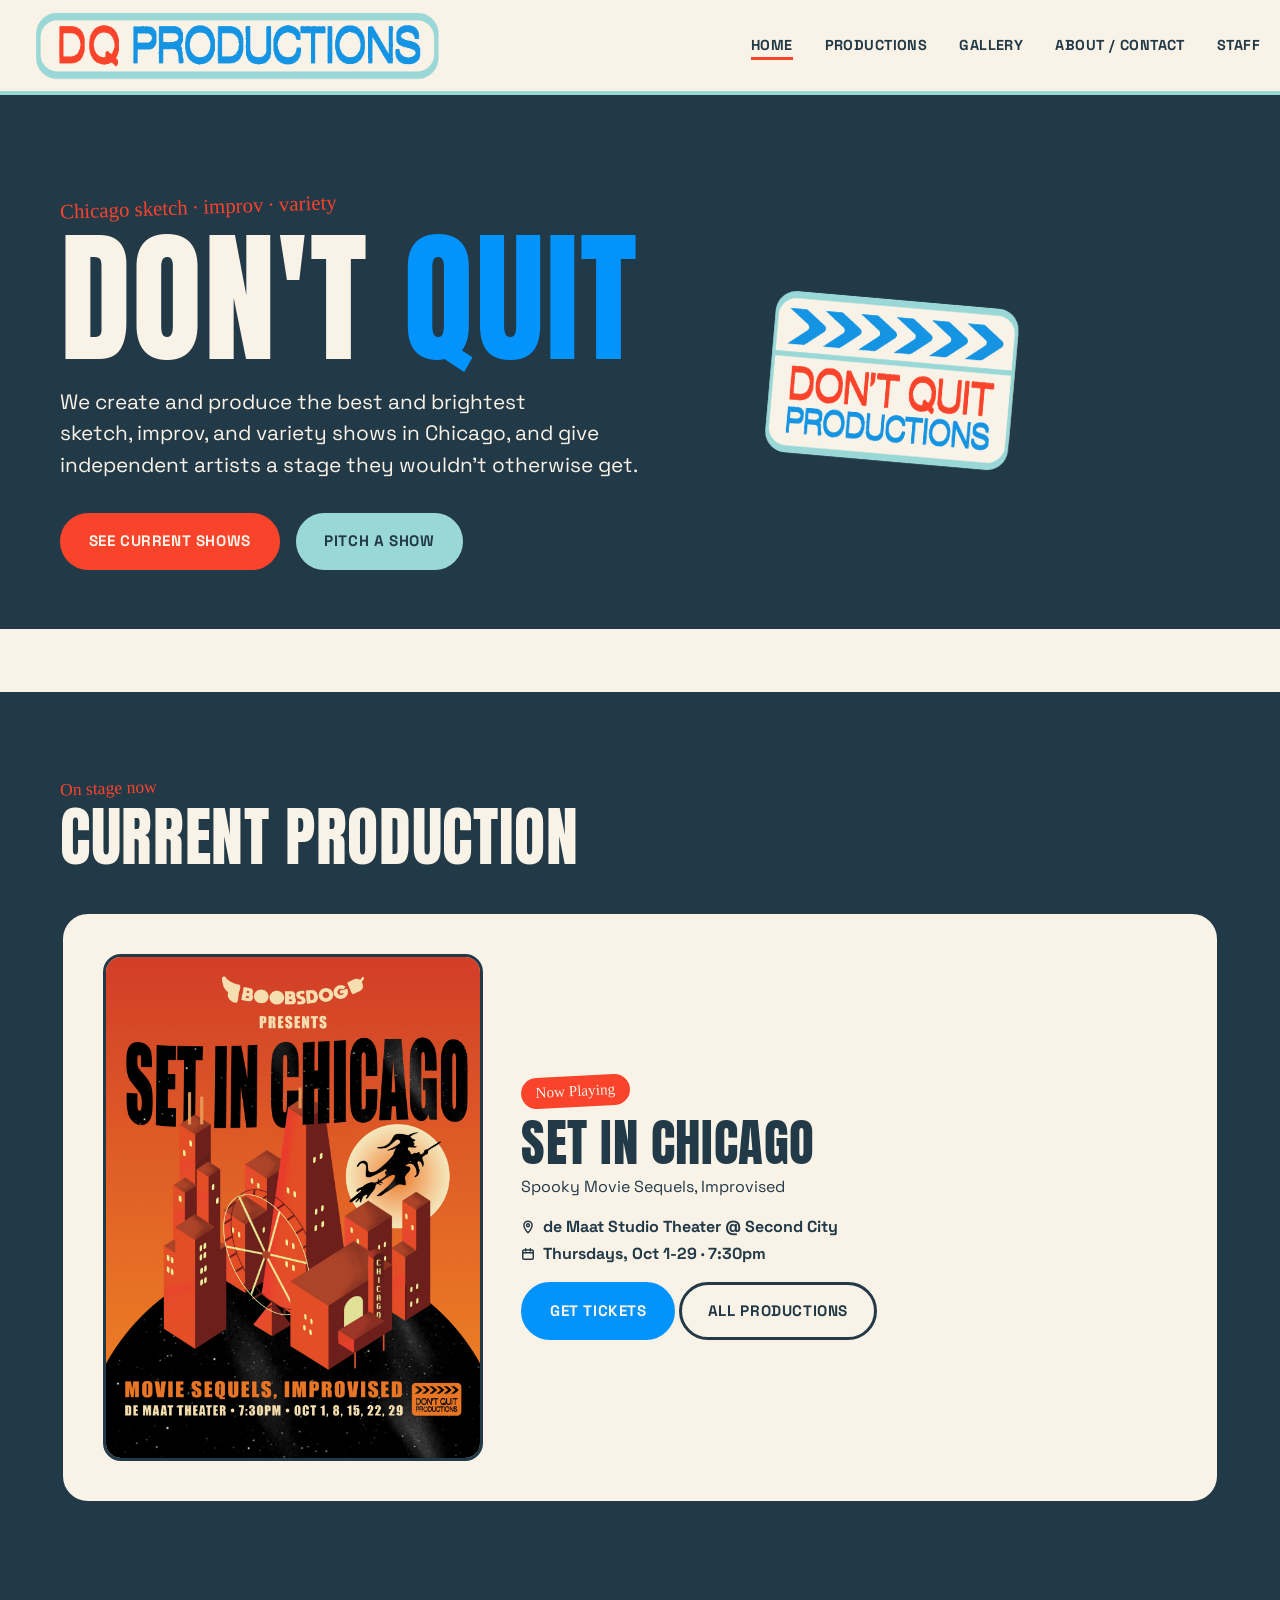
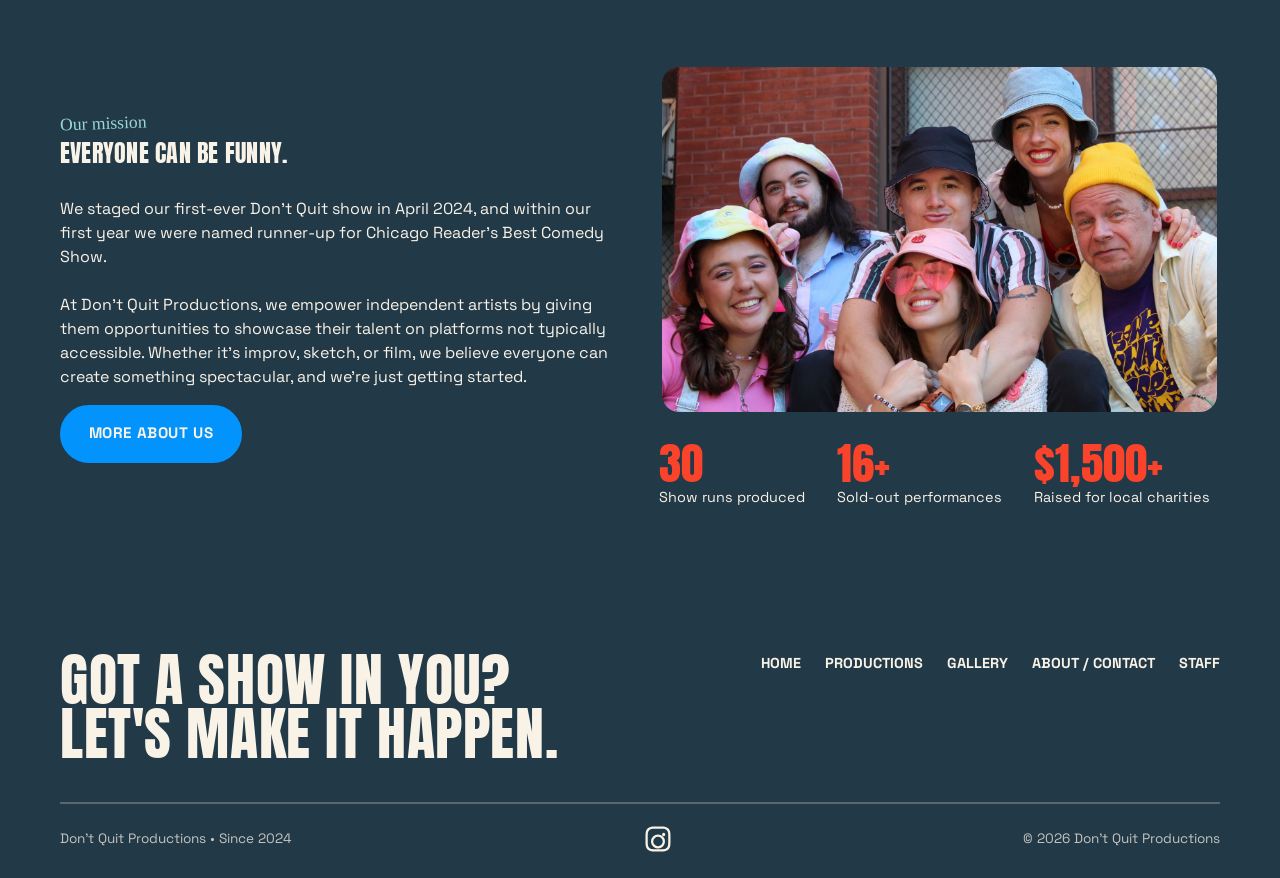
==== commit dbaa0951: "Switch hero badge to flex layout so it sits a fixed distance from the text instead of drifting on wi" ====
--- a/index.html
+++ b/index.html
@@ -28,18 +28,20 @@
 </header>
 
 <section class="hero">
-  <div class="wrap">
+  <div class="wrap hero__row">
+    <div>
+      <span class="hero__eyebrow" id="hero-eyebrow">Chicago sketch · improv · variety</span>
+      <h1 id="hero-title">Don't <span>Quit</span></h1>
+      <p class="hero__sub" id="hero-sub">
+        We create and produce the best and brightest sketch, improv, and variety shows in Chicago,
+        and give independent artists a stage they wouldn't otherwise get.
+      </p>
+      <div class="hero__ctas">
+        <a href="/productions.html" class="btn btn-red">See Current Shows</a>
+        <a href="/about.html" class="btn btn-mint">Pitch a Show</a>
+      </div>
+    </div>
     <img class="hero__badge" src="/assets/img/dqp-lockup-full-cropped.png" alt="Don't Quit Productions">
-    <span class="hero__eyebrow" id="hero-eyebrow">Chicago sketch · improv · variety</span>
-    <h1 id="hero-title">Don't <span>Quit</span></h1>
-    <p class="hero__sub" id="hero-sub">
-      We create and produce the best and brightest sketch, improv, and variety shows in Chicago,
-      and give independent artists a stage they wouldn't otherwise get.
-    </p>
-    <div class="hero__ctas">
-      <a href="/productions.html" class="btn btn-red">See Current Shows</a>
-      <a href="/about.html" class="btn btn-mint">Pitch a Show</a>
-    </div>
   </div>
 </section>
 
--- a/css/style.css
+++ b/css/style.css
@@ -185,7 +185,11 @@
   padding: clamp(3rem, 8vw, 6rem) 0 clamp(2rem, 5vw, 3.5rem);
   overflow: hidden;
 }
-.hero > .wrap { position: relative; }
+.hero__row {
+  display: flex;
+  align-items: center;
+  gap: clamp(2rem, 6vw, 4rem);
+}
 .hero__eyebrow {
   font-family: var(--font-marker);
   color: var(--red);
@@ -208,11 +212,9 @@
 }
 .hero__ctas { display: flex; gap: 1rem; flex-wrap: wrap; }
 .hero__badge {
-  position: absolute;
-  right: 0;
-  top: 50%;
-  transform: translateY(-50%) rotate(5deg);
+  flex-shrink: 0;
   width: clamp(200px, 20vw, 320px);
+  transform: rotate(5deg);
 }
 @media (max-width: 1150px) {
   .hero__badge { display: none; }
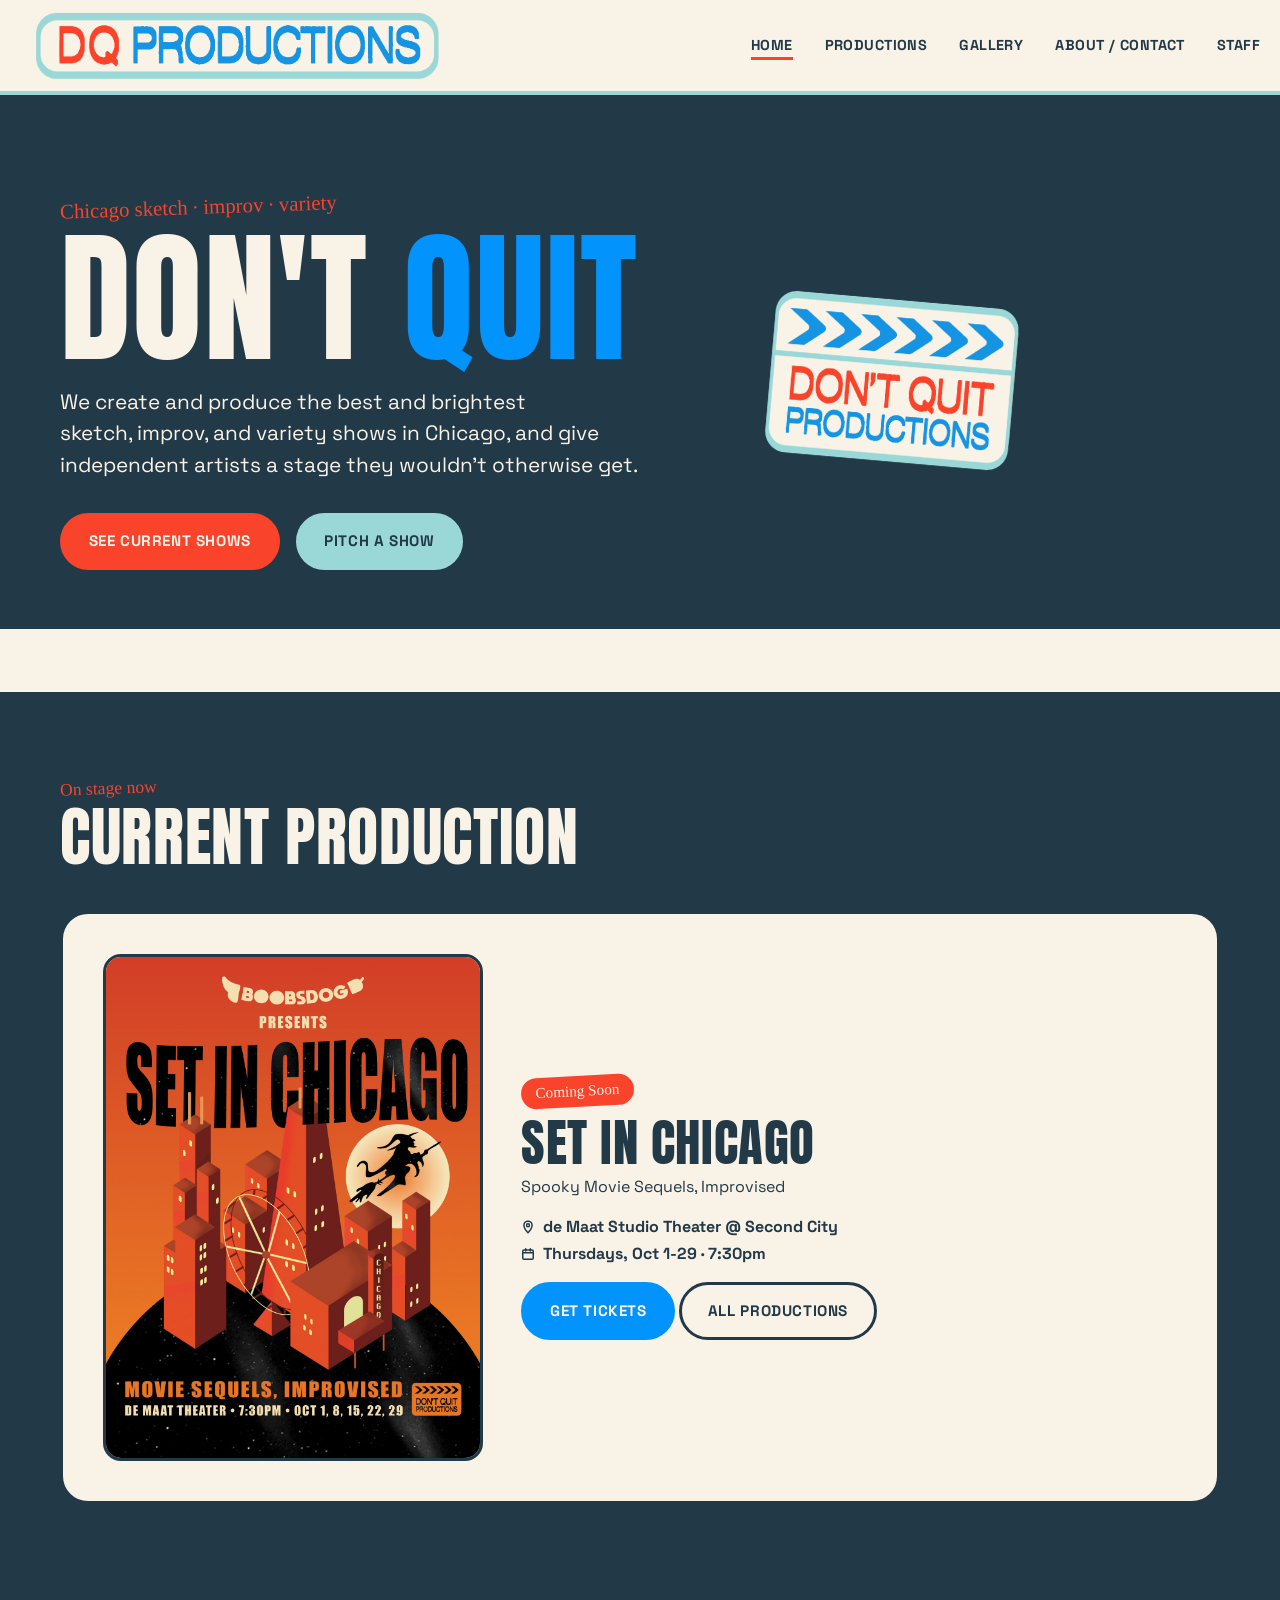
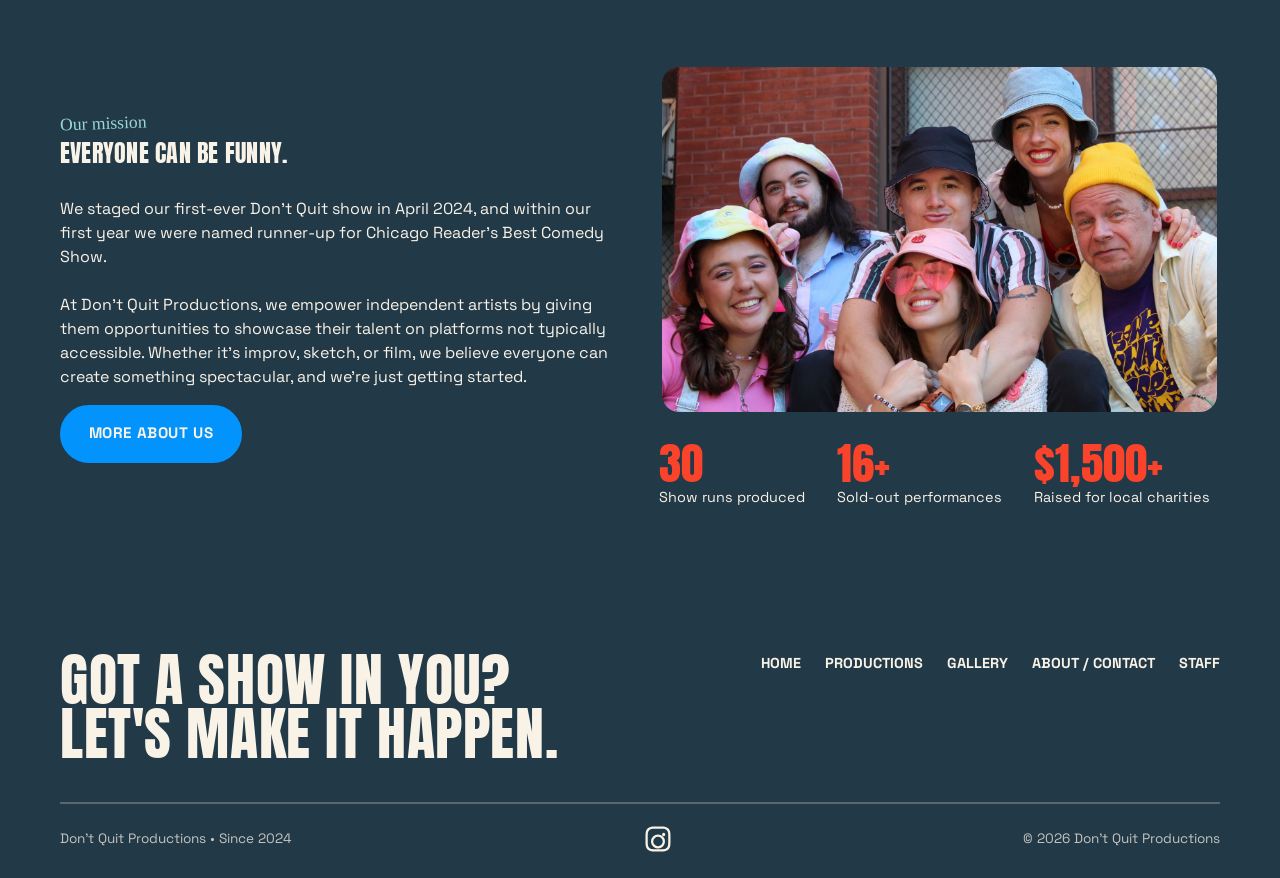
==== commit 692d969b: "Support multiple simultaneous live shows and optional auto-expiring runs Homepage spotlight now dete" ====
--- a/index.html
+++ b/index.html
@@ -54,7 +54,7 @@
     <div class="section-head">
       <div>
         <span class="eyebrow">On stage now</span>
-        <h2>Current Production</h2>
+        <h2 id="spotlight-heading">Current Production</h2>
       </div>
     </div>
     <div class="spotlight" id="spotlight">
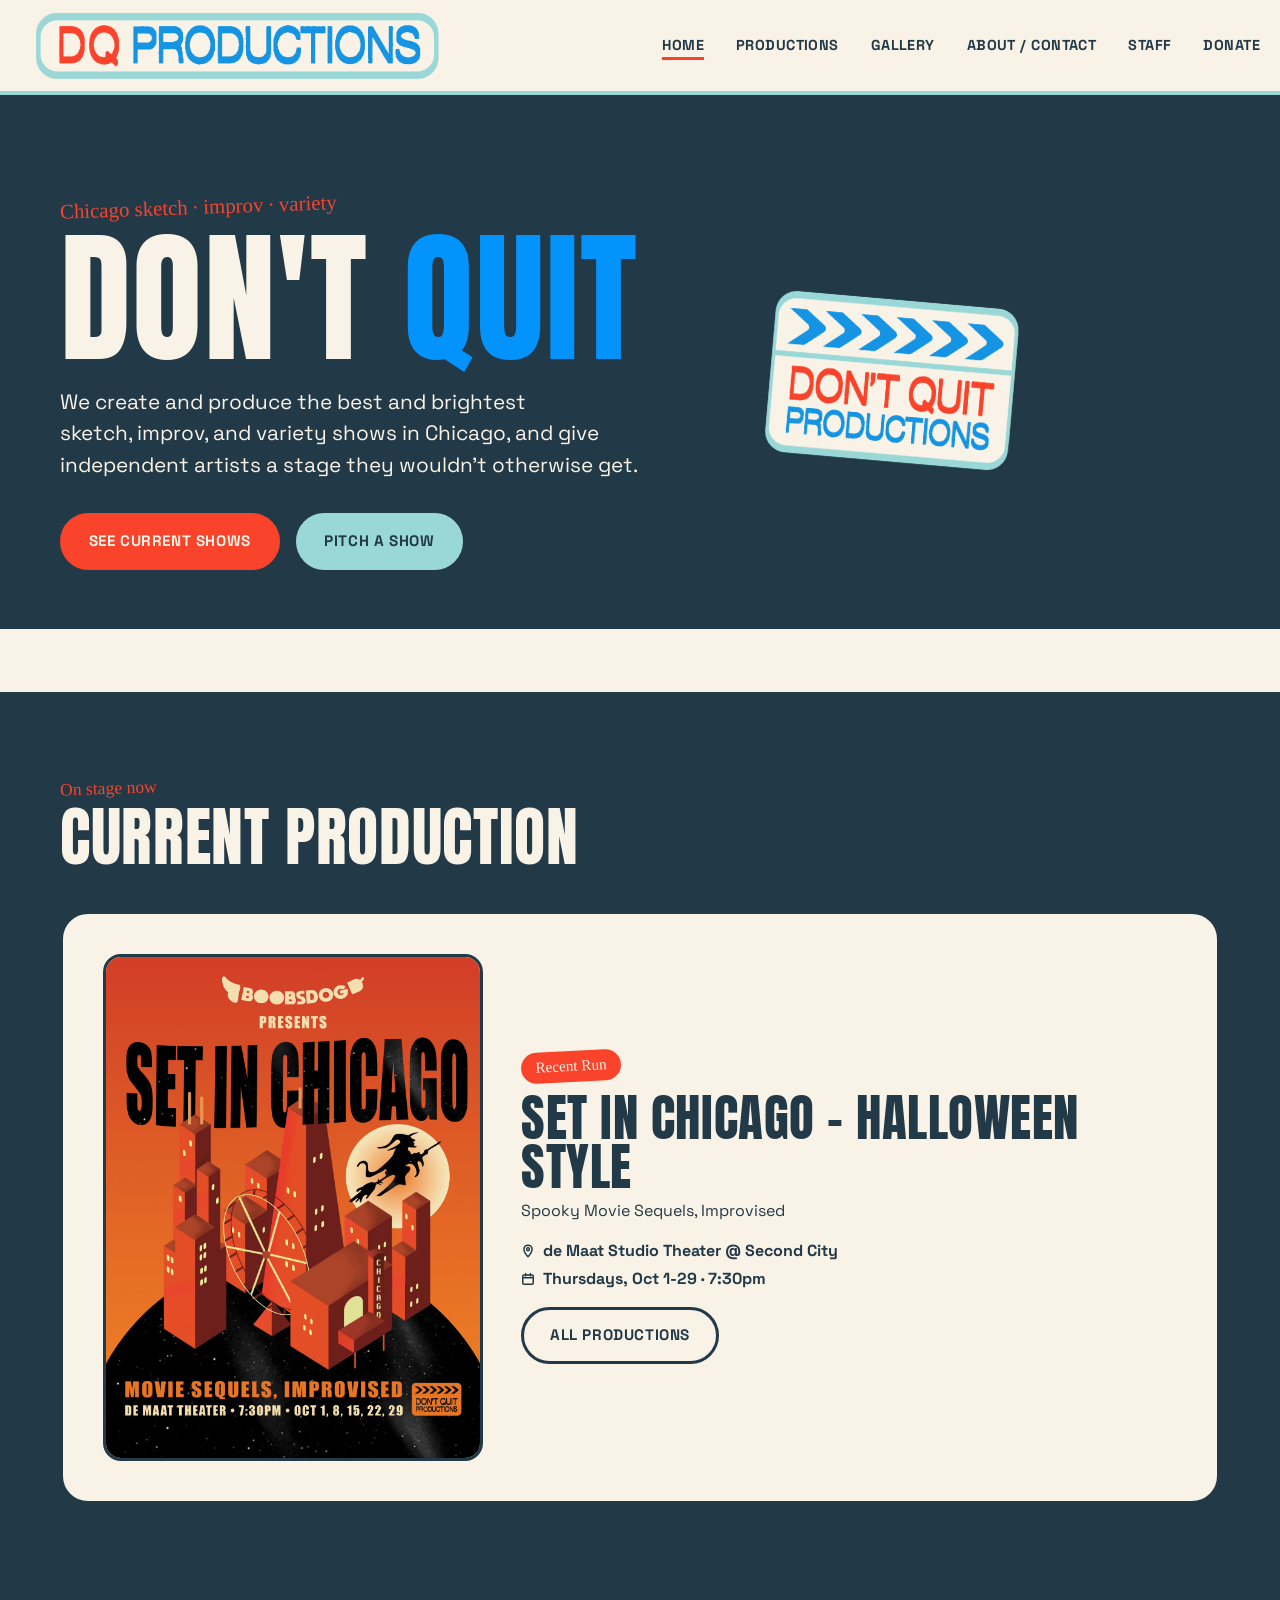
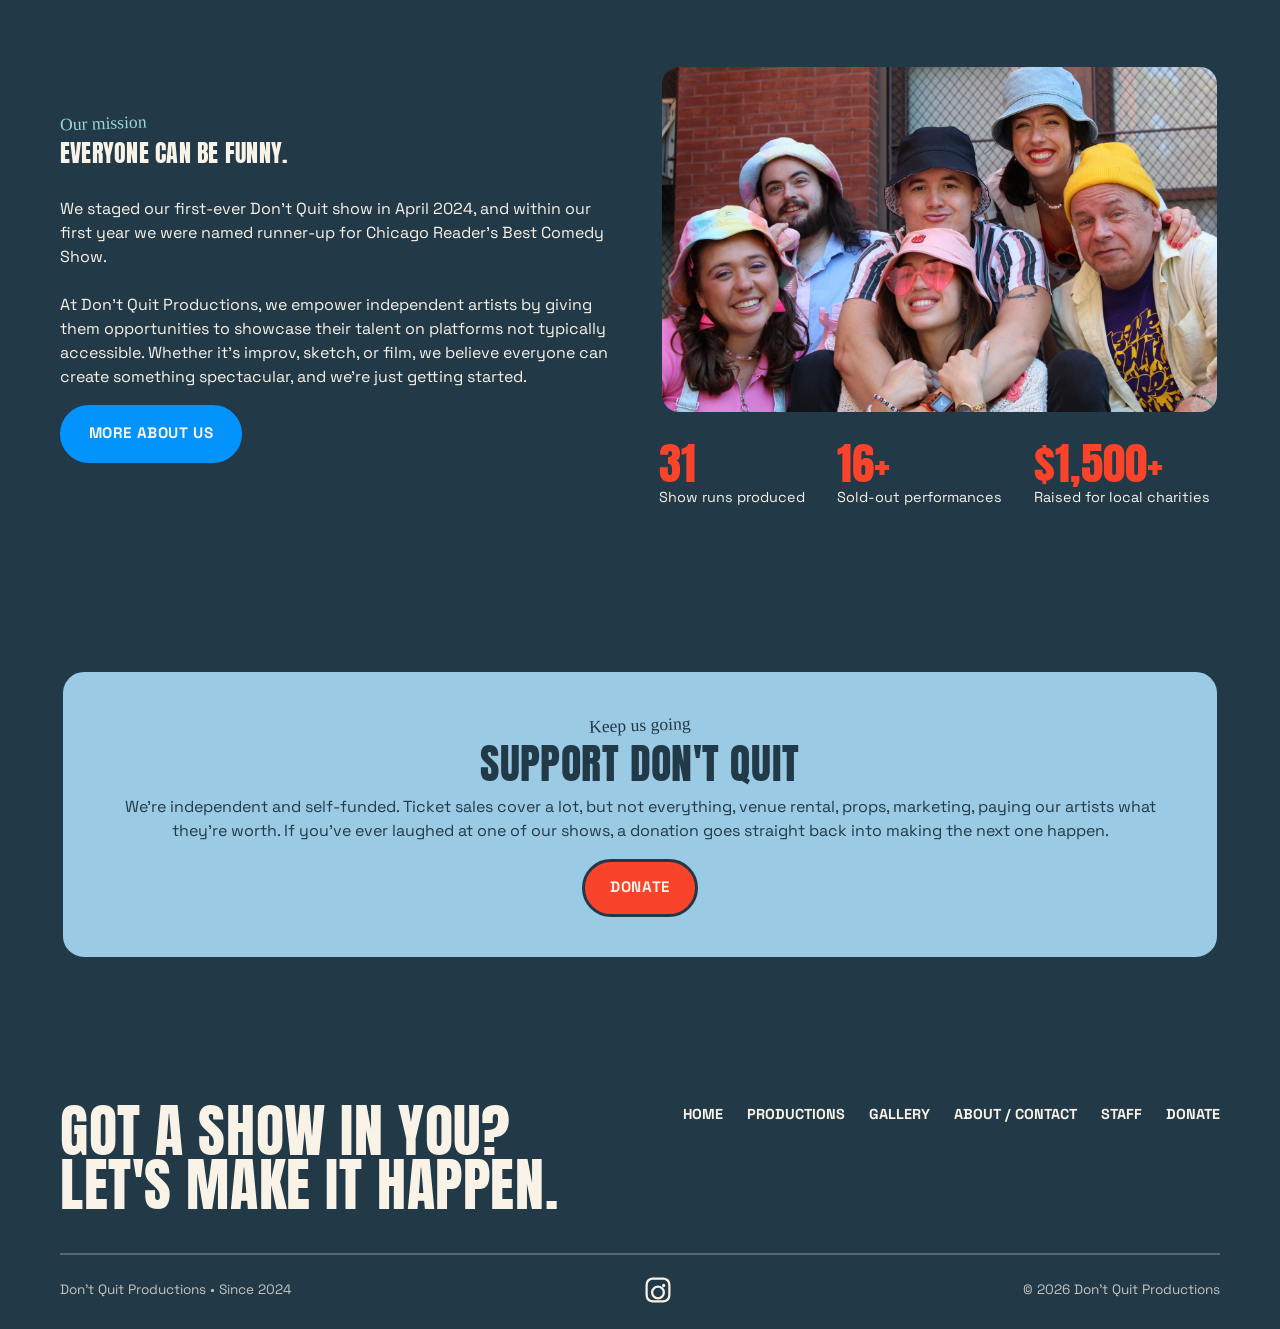
==== commit 852372ea: "Add Donate to main nav and a support section to the homepage Adds a "Donate" link to every page's na" ====
--- a/index.html
+++ b/index.html
@@ -23,6 +23,7 @@
       <li><a href="/gallery.html">Gallery</a></li>
       <li><a href="/about.html">About / Contact</a></li>
       <li><a href="/staff.html">Staff</a></li>
+      <li><a href="/#donate">Donate</a></li>
     </ul>
   </div>
 </header>
@@ -82,6 +83,17 @@
   </div>
 </section>
 
+<section id="donate">
+  <div class="wrap">
+    <div class="pitch-box pitch-box--support">
+      <span class="eyebrow" id="support-eyebrow">Keep us going</span>
+      <h3 id="support-title">Support Don't Quit</h3>
+      <p id="support-body">Loading&hellip;</p>
+      <a class="btn btn-red" id="support-cta" href="#">Donate</a>
+    </div>
+  </div>
+</section>
+
 <footer class="site-footer">
   <div class="wrap">
     <div class="footer-top">
@@ -92,6 +104,7 @@
         <li><a href="/gallery.html">Gallery</a></li>
         <li><a href="/about.html">About / Contact</a></li>
         <li><a href="/staff.html">Staff</a></li>
+        <li><a href="/#donate">Donate</a></li>
       </ul>
     </div>
     <div class="footer-bottom">
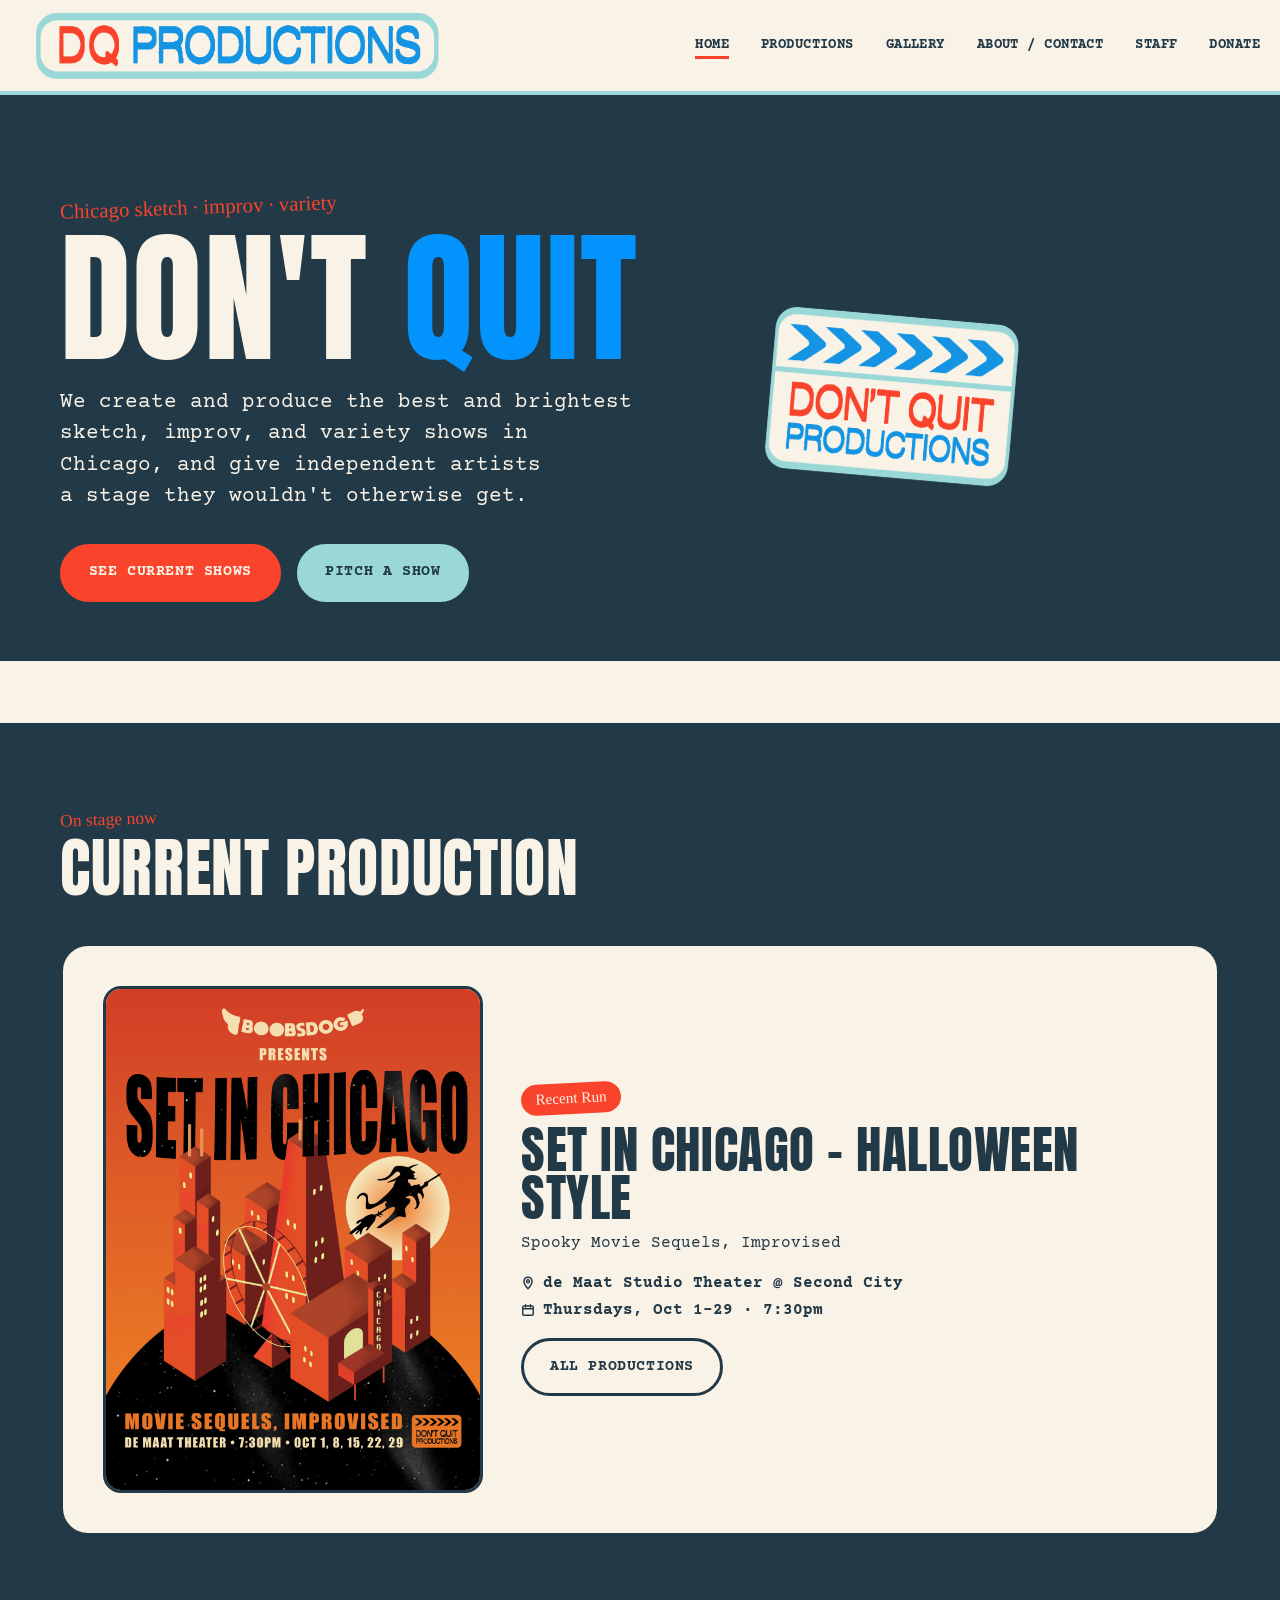
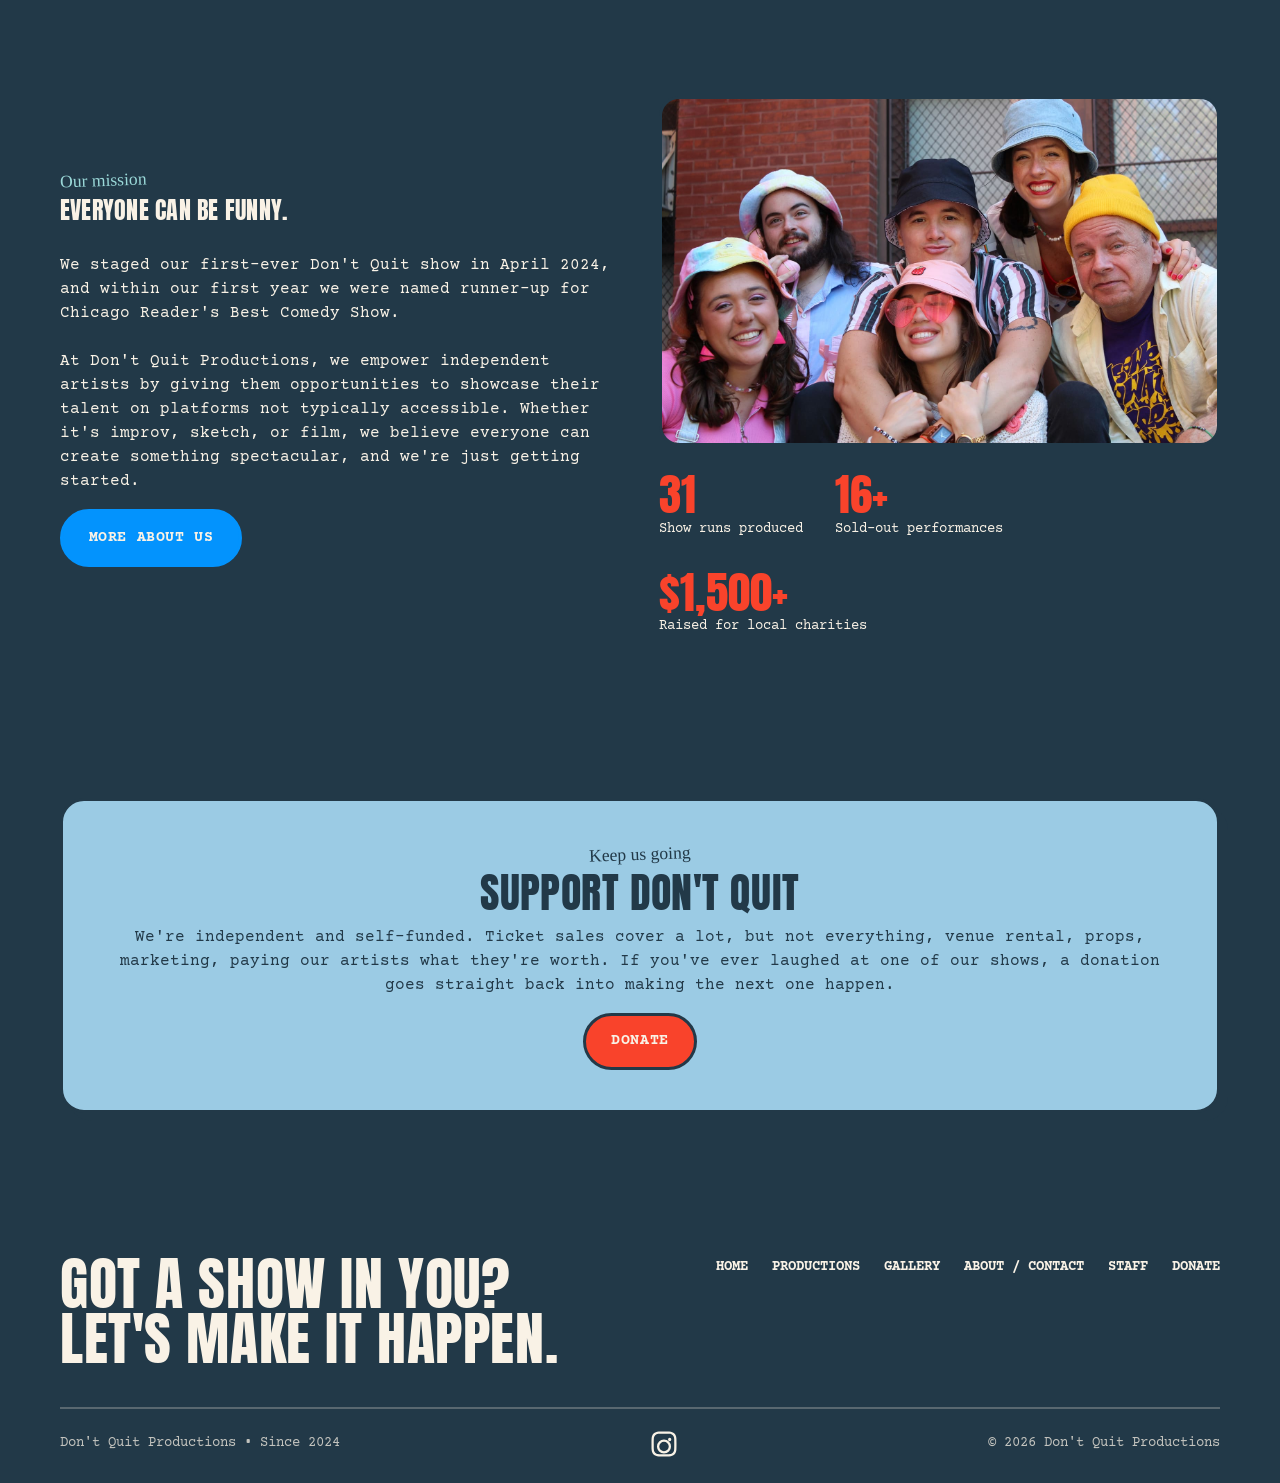
==== commit b0a87144: "Switch body font from Space Grotesk to Courier Prime" ====
--- a/index.html
+++ b/index.html
@@ -8,7 +8,7 @@
 <link rel="icon" href="/assets/img/dqp-mark.png">
 <link rel="preconnect" href="https://fonts.googleapis.com">
 <link rel="preconnect" href="https://fonts.gstatic.com" crossorigin>
-<link href="https://fonts.googleapis.com/css2?family=Anton&family=Space+Grotesk:wght@400;500;700&family=Permanent+Marker&display=swap" rel="stylesheet">
+<link href="https://fonts.googleapis.com/css2?family=Anton&family=Courier+Prime:ital,wght@0,400;0,700;1,400;1,700&family=Permanent+Marker&display=swap" rel="stylesheet">
 <link rel="stylesheet" href="/css/style.css">
 </head>
 <body>
--- a/css/style.css
+++ b/css/style.css
@@ -19,7 +19,7 @@
   --navy: #223948;
 
   --font-display: 'Anton', sans-serif;
-  --font-body: 'Space Grotesk', sans-serif;
+  --font-body: 'Courier Prime', monospace;
   --font-marker: 'Permanent Marker', cursive;
 
   --container: 1240px;
